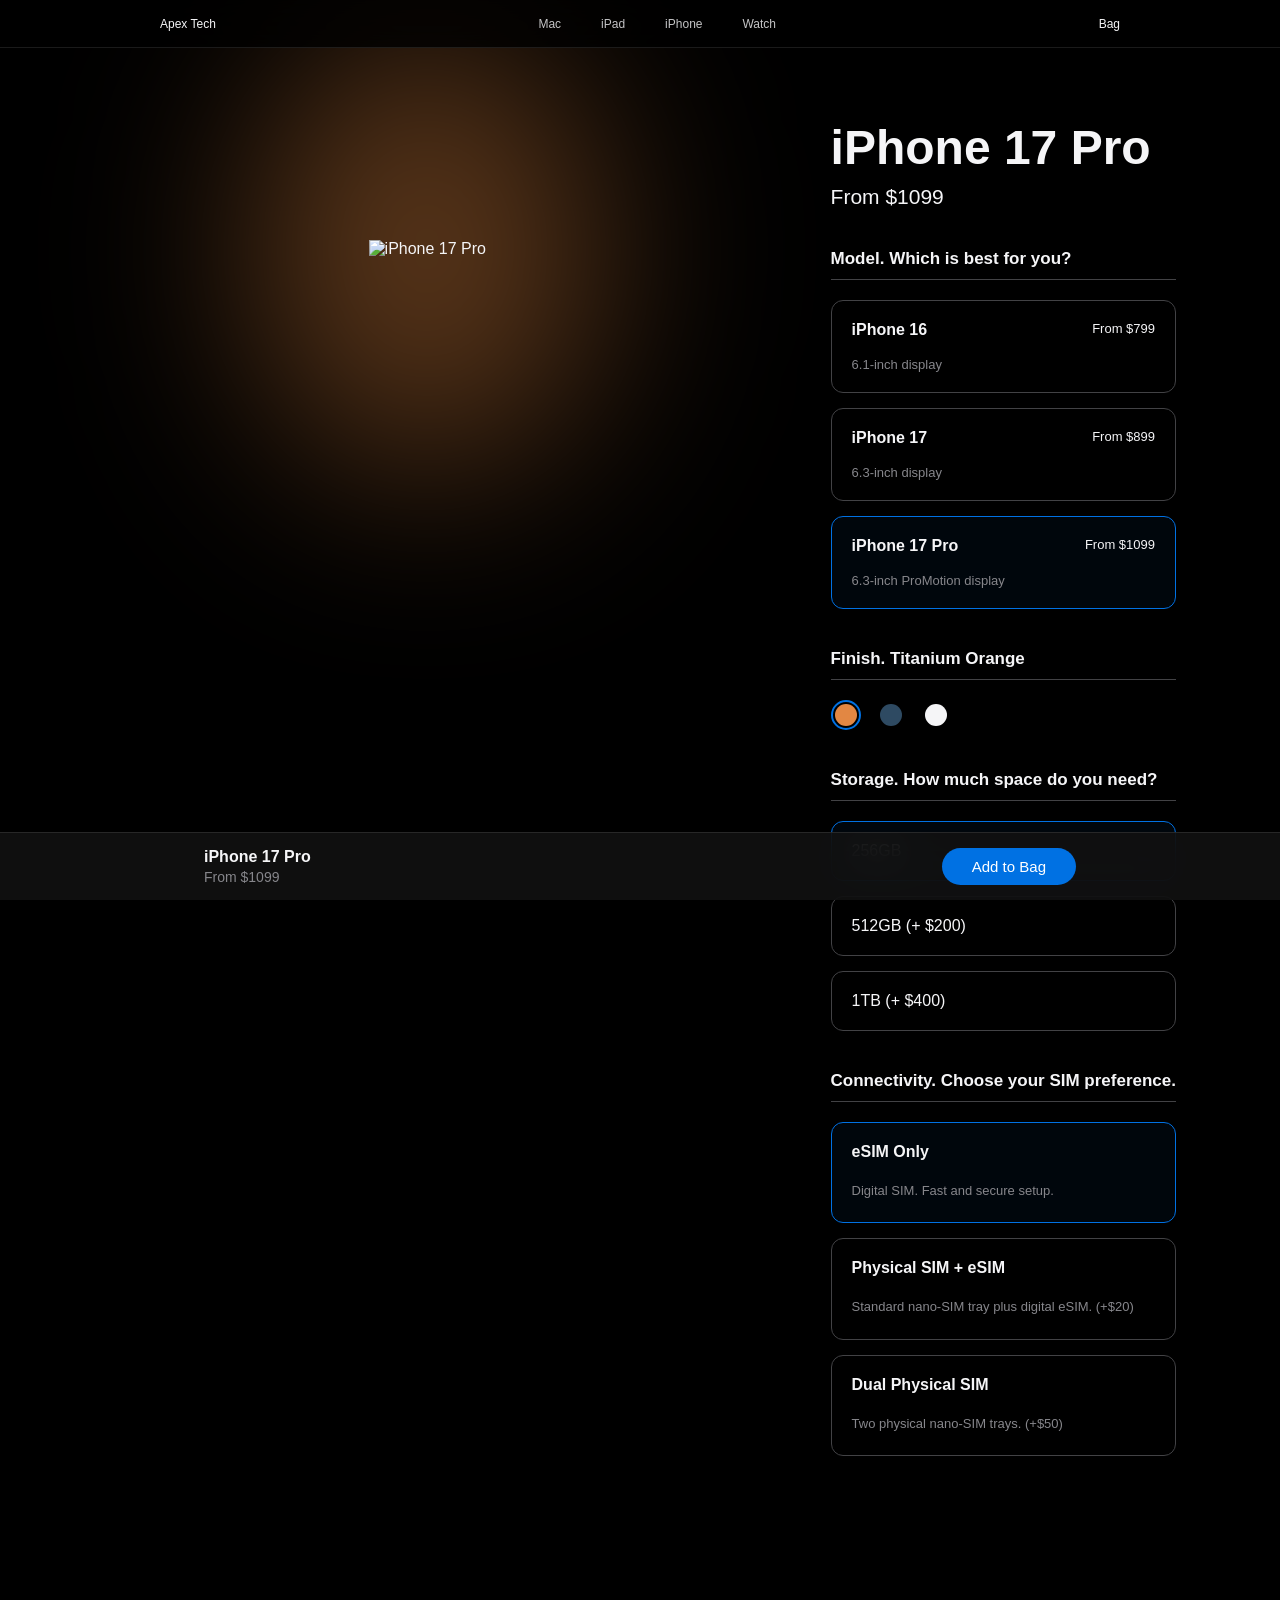
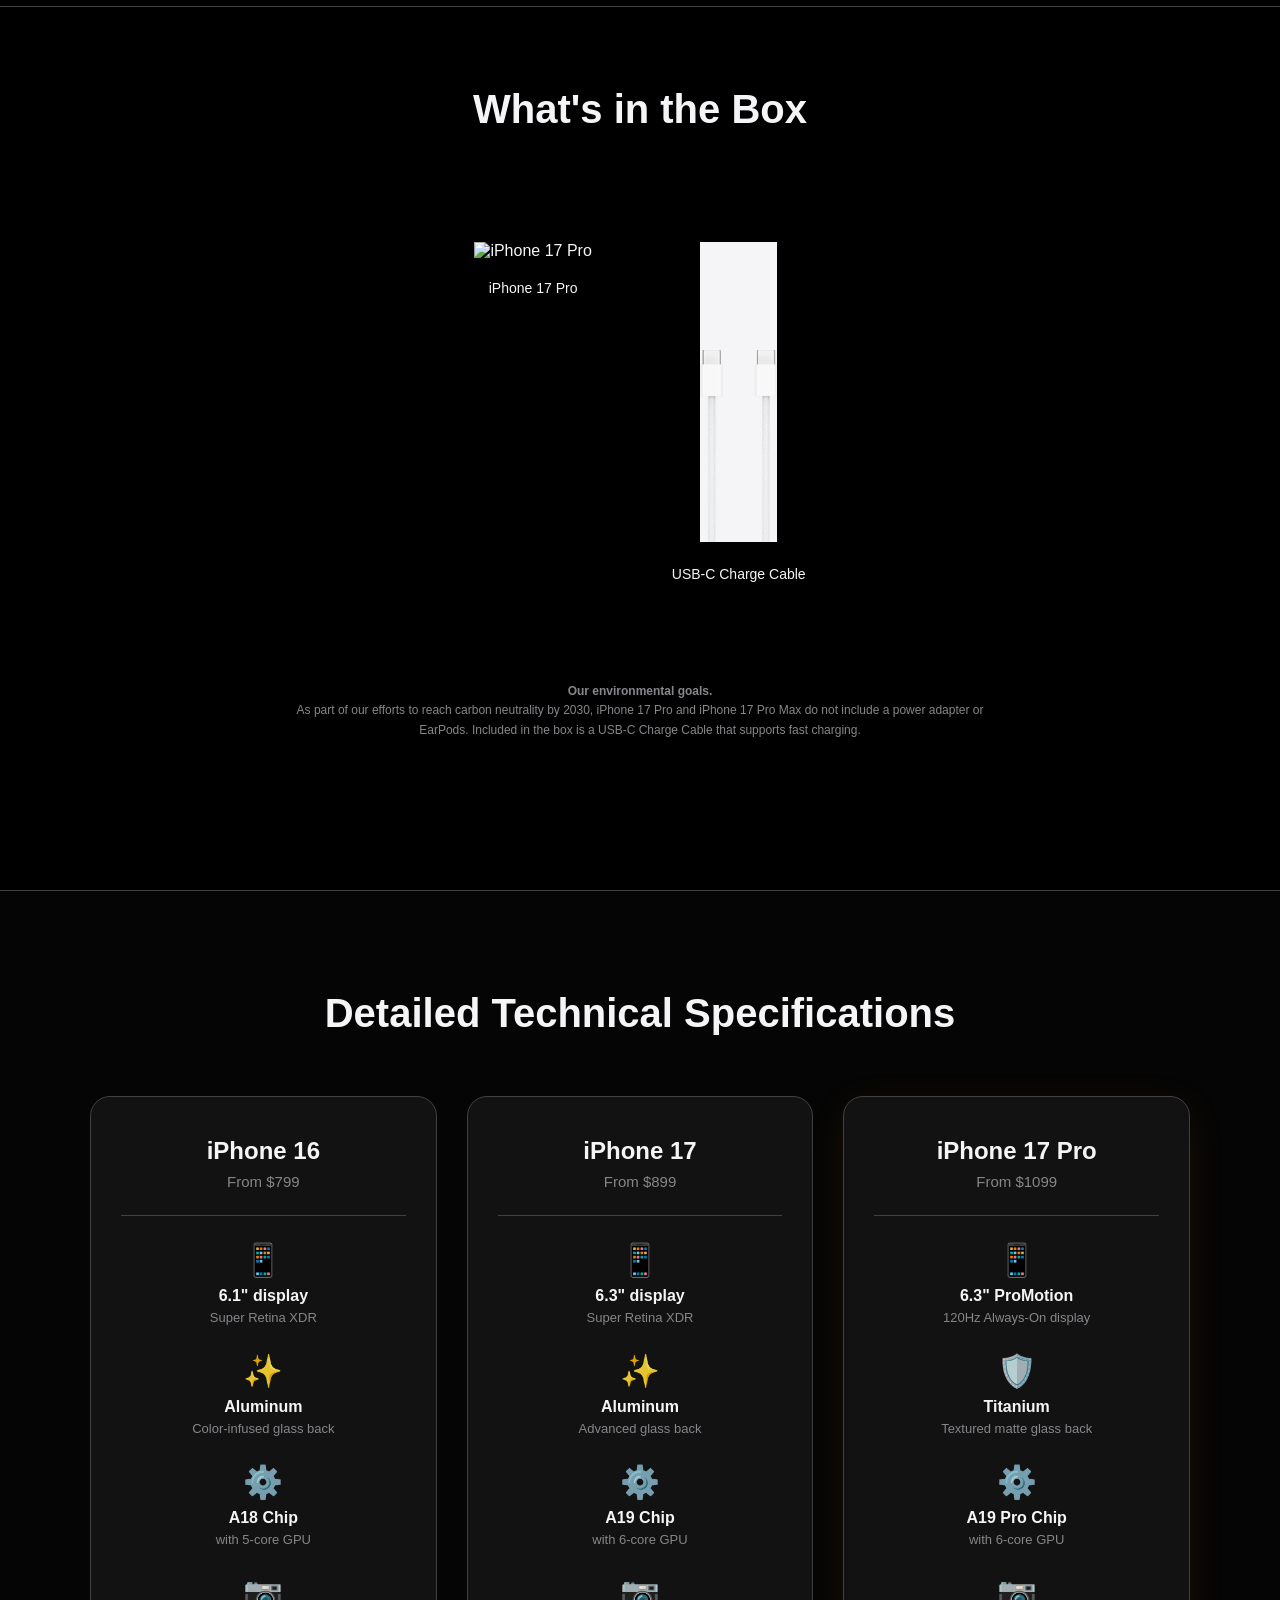
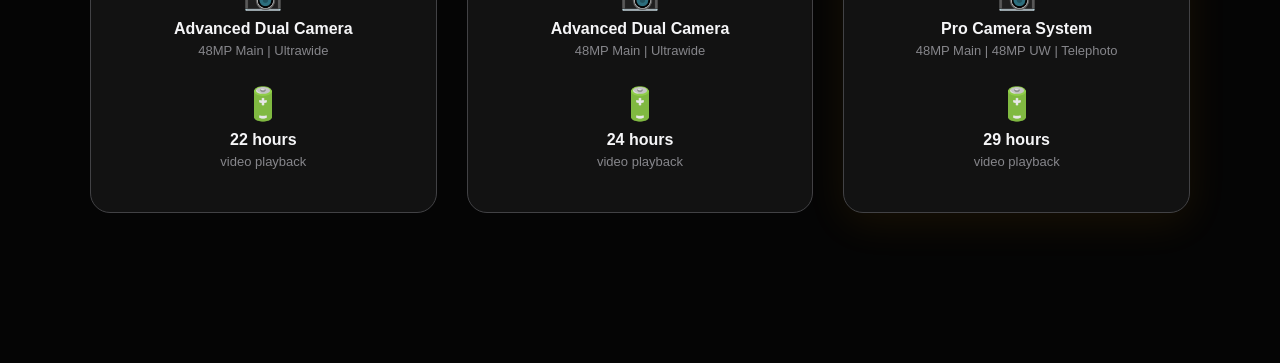
==== buy.html @ 4c0dde30 "feat: complete interactive buy page and fix index grid layout" ====
<!DOCTYPE html>
<html lang="en">
<head>
    <meta charset="UTF-8">
    <meta name="viewport" content="width=device-width, initial-scale=1.0">
    <title>Buy iPhone 17 Pro - Apex Tech</title>
    <link rel="stylesheet" href="style.css">
</head>
<body>

    <nav class="apple-nav">
        <div class="nav-content">
            <a href="index.html" class="logo">Apex Tech</a>
            <ul class="nav-links">
                <li><a href="#">Mac</a></li>
                <li><a href="#">iPad</a></li>
                <li><a href="index.html">iPhone</a></li>
                <li><a href="#">Watch</a></li>
            </ul>
            <a href="#" class="cart-icon">Bag</a>
        </div>
    </nav>

    <main class="config-wrapper">
        
        <div class="preview-column">
            <div class="phone-aura" id="phone-aura"></div> 
            <img src="images/17 pro orange 2.png" id="main-phone-img" alt="iPhone 17 Pro">
        </div>

        <div class="options-column">
            
            <h1 id="main-title">iPhone 17 Pro</h1>
            <p class="price-tag" id="dynamic-price">From $1099</p>

            <h3>Model. <span>Which is best for you?</span></h3>
            <div class="storage-grid" style="margin-bottom: 40px;">
                <div class="storage-option model-option" data-base-price="799" data-name="iPhone 16" data-image="images/iphone-16.png">
                    <div style="display: flex; justify-content: space-between;">
                        <div><strong>iPhone 16</strong><br><span style="font-size: 13px; color: var(--text-muted);">6.1-inch display</span></div>
                        <div style="text-align: right;"><span style="font-size: 13px;">From $799</span></div>
                    </div>
                </div>

                <div class="storage-option model-option" data-base-price="899" data-name="iPhone 17" data-image="images/iphone-17.png">
                    <div style="display: flex; justify-content: space-between;">
                        <div><strong>iPhone 17</strong><br><span style="font-size: 13px; color: var(--text-muted);">6.3-inch display</span></div>
                        <div style="text-align: right;"><span style="font-size: 13px;">From $899</span></div>
                    </div>
                </div>

                <div class="storage-option model-option selected" data-base-price="1099" data-name="iPhone 17 Pro" data-image="images/17 pro orange 2.png">
                    <div style="display: flex; justify-content: space-between;">
                        <div><strong>iPhone 17 Pro</strong><br><span style="font-size: 13px; color: var(--text-muted);">6.3-inch ProMotion display</span></div>
                        <div style="text-align: right;"><span style="font-size: 13px;">From $1099</span></div>
                    </div>
                </div>
            </div>

            <h3>Finish. <span class="selected-color" id="color-name">Titanium Orange</span></h3>
            <div class="color-selection">
                <div class="color-dot orange active" data-color="Titanium Orange" data-image="images/17 pro orange 2.png" data-glow="rgba(226, 135, 67, 0.4)"></div>
                <div class="color-dot blue" data-color="Titanium Blue" data-image="images/17 pro blue 2.png" data-glow="rgba(46, 74, 98, 0.4)"></div>
                <div class="color-dot white" data-color="Titanium White" data-image="images/17 pro white 2.png" data-glow="rgba(245, 245, 247, 0.2)"></div>
            </div>

            <h3>Storage. <span>How much space do you need?</span></h3>
            <div class="storage-grid">
                <div class="storage-option memory-option selected" data-price="0">256GB</div>
                <div class="storage-option memory-option" data-price="200">512GB (+ $200)</div>
                <div class="storage-option memory-option" data-price="400">1TB (+ $400)</div>
            </div>

            <h3>Connectivity. <span>Choose your SIM preference.</span></h3>
            <div class="storage-grid"> 
                <div class="storage-option sim-option selected" data-premium="0">
                    <strong>eSIM Only</strong><br>
                    <span style="font-size: 13px; color: var(--text-muted); line-height: 1.8;">Digital SIM. Fast and secure setup.</span>
                </div>
                <div class="storage-option sim-option" data-premium="20">
                    <strong>Physical SIM + eSIM</strong><br>
                    <span style="font-size: 13px; color: var(--text-muted); line-height: 1.8;">Standard nano-SIM tray plus digital eSIM. (+$20)</span>
                </div>
                <div class="storage-option sim-option" data-premium="50">
                    <strong>Dual Physical SIM</strong><br>
                    <span style="font-size: 13px; color: var(--text-muted); line-height: 1.8;">Two physical nano-SIM trays. (+$50)</span>
                </div>
            </div>
        </div>
    </main>

    <section class="whats-in-the-box">
        <h2>What's in the Box</h2>
        <div class="box-container">
            <div class="box-item">
                <img id="box-phone-img" src="images/17 pro orange 2.png" alt="iPhone 17 Pro">
                <p id="box-phone-name">iPhone 17 Pro</p>
            </div>
            <div class="box-item">
                <img src="images/USB-C.jpg" alt="USB-C Charge Cable">
                <p>USB-C Charge Cable</p>
            </div>
        </div>
        <div class="env-goals">
            <p><strong>Our environmental goals.</strong></p>
            <p>As part of our efforts to reach carbon neutrality by 2030, iPhone 17 Pro and iPhone 17 Pro Max do not include a power adapter or EarPods. Included in the box is a USB-C Charge Cable that supports fast charging.</p>
        </div>
    </section>

    <section class="compare-grid detailed-specs">
        <h2>Detailed Technical Specifications</h2>
        <div class="product-grid">
            
            <div class="product-card">
                <h3>iPhone 16</h3>
                <p class="price">From $799</p>
                <hr>
                <ul class="apple-style-specs">
                    <li><div class="spec-icon">📱</div><strong>6.1" display</strong><span>Super Retina XDR</span></li>
                    <li><div class="spec-icon">✨</div><strong>Aluminum</strong><span>Color-infused glass back</span></li>
                    <li><div class="spec-icon">⚙️</div><strong>A18 Chip</strong><span>with 5-core GPU</span></li>
                    <li><div class="spec-icon">📷</div><strong>Advanced Dual Camera</strong><span>48MP Main | Ultrawide</span></li>
                    <li><div class="spec-icon">🔋</div><strong>22 hours</strong><span>video playback</span></li>
                </ul>
            </div>

            <div class="product-card">
                <h3>iPhone 17</h3>
                <p class="price">From $899</p>
                <hr>
                <ul class="apple-style-specs">
                    <li><div class="spec-icon">📱</div><strong>6.3" display</strong><span>Super Retina XDR</span></li>
                    <li><div class="spec-icon">✨</div><strong>Aluminum</strong><span>Advanced glass back</span></li>
                    <li><div class="spec-icon">⚙️</div><strong>A19 Chip</strong><span>with 6-core GPU</span></li>
                    <li><div class="spec-icon">📷</div><strong>Advanced Dual Camera</strong><span>48MP Main | Ultrawide</span></li>
                    <li><div class="spec-icon">🔋</div><strong>24 hours</strong><span>video playback</span></li>
                </ul>
            </div>

            <div class="product-card pro-card">
                <h3>iPhone 17 Pro</h3>
                <p class="price">From $1099</p>
                <hr>
                <ul class="apple-style-specs">
                    <li><div class="spec-icon">📱</div><strong>6.3" ProMotion</strong><span>120Hz Always-On display</span></li>
                    <li><div class="spec-icon">🛡️</div><strong>Titanium</strong><span>Textured matte glass back</span></li>
                    <li><div class="spec-icon">⚙️</div><strong>A19 Pro Chip</strong><span>with 6-core GPU</span></li>
                    <li><div class="spec-icon">📷</div><strong>Pro Camera System</strong><span>48MP Main | 48MP UW | Telephoto</span></li>
                    <li><div class="spec-icon">🔋</div><strong>29 hours</strong><span>video playback</span></li>
                </ul>
            </div>

        </div>
    </section>

    <div class="sticky-checkout">
        <div class="checkout-content">
            <div class="checkout-info">
                <h4 id="checkout-title">iPhone 17 Pro</h4>
                <p id="checkout-price">From $1099</p> 
            </div>
            <button class="add-to-bag-btn">Add to Bag</button>
        </div>
    </div>

    <script>
        // Grab elements
        const modelOptions = document.querySelectorAll('.model-option');
        const memoryOptions = document.querySelectorAll('.memory-option');
        const simOptions = document.querySelectorAll('.sim-option');
        
        const pageTitle = document.getElementById('main-title'); 
        const checkoutTitle = document.getElementById('checkout-title'); 
        const priceTag = document.getElementById('dynamic-price');
        const checkoutPrice = document.getElementById('checkout-price'); 
        const mainImg = document.getElementById('main-phone-img'); // Grab main phone image

        // [Point 4 & 5: Elements for updating box and stats sections]
        const boxPhoneImg = document.getElementById('box-phone-img');
        const boxPhoneName = document.getElementById('box-phone-name');

        // Starting Values
        let currentBasePrice = 1099; 
        let currentStoragePremium = 0; 
        let currentSimPremium = 0;

        // The Grand Calculator
        function calculateTotal() {
            let total = currentBasePrice + currentStoragePremium + currentSimPremium;
            priceTag.innerText = "From $" + total;
            if(checkoutPrice) checkoutPrice.innerText = "$" + total; 
        }

        // Model Selection Logic
        modelOptions.forEach(option => {
            option.addEventListener('click', () => {
                modelOptions.forEach(opt => opt.classList.remove('selected'));
                option.classList.add('selected');
                
                currentBasePrice = parseInt(option.getAttribute('data-base-price'));
                let newName = option.getAttribute('data-name');
                let newImage = option.getAttribute('data-image'); 

                // --- NEW LOGIC: Turn off Aura for non-Pro models ---
                if (newName.includes('Pro')) {
                    if(aura) aura.style.display = 'block';
                } else {
                    if(aura) aura.style.display = 'none';
                }

                pageTitle.innerText = newName;
                if(checkoutTitle) checkoutTitle.innerText = newName; 

                mainImg.style.opacity = '0';
                setTimeout(() => {
                    mainImg.src = newImage;
                    mainImg.alt = newName;
                    
                    // Update the "What's in the Box" section instantly too
                    boxPhoneImg.src = newImage;
                    boxPhoneImg.alt = newName;
                    boxPhoneName.innerText = newName;

                    mainImg.style.opacity = '1';
                }, 200);
                
                calculateTotal();
            });
        });

        // Storage Selection Logic
        memoryOptions.forEach(option => {
            option.addEventListener('click', () => {
                memoryOptions.forEach(opt => opt.classList.remove('selected'));
                option.classList.add('selected');
                
                currentStoragePremium = parseInt(option.getAttribute('data-price'));
                calculateTotal();
            });
        });

        // SIM Selection Logic
        simOptions.forEach(option => {
            option.addEventListener('click', () => {
                simOptions.forEach(opt => opt.classList.remove('selected'));
                option.classList.add('selected');
                
                currentSimPremium = parseInt(option.getAttribute('data-premium'));
                calculateTotal();
            });
        });

        // Color Switching & Aura Logic (Keep this for colors)
        const dots = document.querySelectorAll('.color-dot');
        const colorText = document.getElementById('color-name');
        const aura = document.getElementById('phone-aura'); 

        dots.forEach(dot => {
            dot.addEventListener('click', () => {
                dots.forEach(d => d.classList.remove('active'));
                dot.classList.add('active');
                
                if(aura) aura.style.backgroundColor = dot.getAttribute('data-glow');
                
                mainImg.style.opacity = '0';
                setTimeout(() => {
                    mainImg.src = dot.getAttribute('data-image');
                    colorText.innerText = dot.getAttribute('data-color');
                    mainImg.style.opacity = '1';
                }, 200);
            });
        });
    </script>
</body>
</html>
---- style.css ----
/* =========================================
   APEX TECH - MASTER STYLESHEET
   ========================================= */

/* --- 1. GLOBAL VARIABLES & RESET --- */
:root {
    --bg-color: #000000;
    --text-primary: #f5f5f7;
    --text-muted: #86868b; 
    --accent-blue: #0071e3;
    --card-bg: #121212; 
    --nav-glass: rgba(0, 0, 0, 0.8);
    --border-color: #424245; 
}

/* THE FIX: This forces all borders and padding to stay inside the box widths */
* {
    margin: 0;
    padding: 0;
    box-sizing: border-box; 
}

body {
    background-color: var(--bg-color);
    color: var(--text-primary);
    font-family: -apple-system, BlinkMacSystemFont, "SF Pro Text", sans-serif;
    -webkit-font-smoothing: antialiased;
    overflow-x: clip; /* 'clip' prevents scrolling without breaking sticky! */
}

a { text-decoration: none; color: inherit; }

/* =========================================
   2. NAVIGATION BAR (Shared)
   ========================================= */
.apple-nav {
    position: fixed;
    top: 0; left: 0; width: 100%; height: 48px;
    background-color: var(--nav-glass);
    backdrop-filter: blur(15px);
    -webkit-backdrop-filter: blur(15px);
    z-index: 9999;
    display: flex; justify-content: center;
    border-bottom: 1px solid rgba(255,255,255,0.1);
}

.nav-content {
    width: 100%; max-width: 1000px;
    display: flex; justify-content: space-between; align-items: center;
    padding: 0 20px; font-size: 12px; height: 100%;
}

.nav-links { display: flex; gap: 40px; list-style: none; }
.nav-links a { opacity: 0.8; transition: opacity 0.3s; }
.nav-links a:hover { opacity: 1; }

/* =========================================
   3. HOME PAGE (index.html)
   ========================================= */

/* --- HERO SECTION --- */
.hero {
    display: flex; 
    flex-direction: column;
    align-items: center; 
    padding-top: 100px; /* Reduced from 120px so it fits better */
    text-align: center;
    min-height: 90vh; /* Prevents it from being too tall on small screens */
}

.hero-text h1 { font-size: 56px; font-weight: 600; margin-bottom: 8px; letter-spacing: -0.01em; }
.hero-text h2 { font-size: 26px; font-weight: 400; color: var(--text-muted); }

/* --- CAROUSEL --- */
.hero-carousel {
    position: relative;
    width: 100%;
    max-width: 1000px;
    height: 550px; /* Tightly wraps the images */
    margin: 30px 0;
    display: flex;
    justify-content: center;
    align-items: center;
    background: radial-gradient(circle at center 40%, rgba(255, 255, 255, 0.05) 0%, transparent 60%);
}

.carousel-img {
    position: absolute;
    transition: all 0.8s cubic-bezier(0.25, 1, 0.5, 1); 
    object-fit: contain;
}

.pos-center { height: 500px; z-index: 3; opacity: 1; transform: translateX(0) scale(1); filter: drop-shadow(0 20px 40px rgba(0,0,0,0.5)); }
.pos-left { height: 350px; z-index: 1; transform: translateX(-280px); opacity: 0.4; filter: blur(2px); }
.pos-right { height: 350px; z-index: 1; transform: translateX(280px); opacity: 0.4; filter: blur(2px); }

/* --- PRICING & BUTTONS --- */
.hero-pricing {
    display: flex;
    flex-direction: column;
    align-items: center;
    gap: 15px;
    z-index: 10;
    margin-bottom: 50px;
}

.hero-buy-btn {
    display: inline-block;
    padding: 12px 28px;
    background-color: var(--accent-blue);
    color: white;
    border-radius: 980px;
    font-size: 17px;
    font-weight: 500;
    transition: all 0.3s ease;
}

.hero-buy-btn:hover { background-color: #0077ed; transform: scale(1.05); }
.pricing-text { font-size: 14px; color: var(--text-primary); }

/* --- COMPARISON GRID --- */
.compare-grid { padding: 80px 5%; text-align: center; background-color: #050505; }
.compare-grid h1 { font-size: 48px; margin-bottom: 60px; font-weight: 600; }

.product-grid {
    display: grid;
    grid-template-columns: repeat(3, 1fr);
    gap: 30px;
    max-width: 1100px;
    margin: 0 auto;
}

/* --- COMPARISON GRID --- */
.product-card {
    background-color: var(--card-bg);
    padding: 40px 30px;
    border-radius: 20px;
    display: flex;
    flex-direction: column;
    align-items: center;
    text-align: center; /* 1. Forces ALL text to center perfectly */
    transition: transform 0.3s ease;
    border: 1px solid transparent; 
}

.product-image { 
    max-width: 100%; 
    max-height: 100%; 
    object-fit: contain; 
    border-radius: 0; /* 2. Removes any rounded corners making it look like a frame */
}

.product-card h3 { font-size: 24px; margin-bottom: 8px; font-weight: 600; }
.product-card .price { color: var(--text-muted); margin-bottom: 25px; font-size: 15px; }
.product-card hr { width: 100%; border: none; border-top: 1px solid var(--border-color); margin-bottom: 25px; }

.specs { 
    list-style: none; 
    padding: 0; 
    margin-bottom: 30px; 
    color: var(--text-muted); 
    font-size: 14px; 
    line-height: 2.2; 
    text-align: center; /* 3. Centers the actual bullet point text */
    width: 100%; 
}

.product-card:hover { transform: translateY(-8px); }
.product-image-container { 
    background-color: #1c1c1e; /* Dark Apple-style frame */
    border-radius: 24px; 
    padding: 30px; 
    height: 250px; 
    width: 100%;
    display: flex; 
    align-items: center; 
    justify-content: center; 
    margin-bottom: 30px; 
}
.product-image { 
    max-width: 100%; 
    max-height: 100%; 
    object-fit: contain; 
}

.apple-style-specs {
    list-style: none;
    padding: 0;
    margin: 0;
    display: flex;
    flex-direction: column;
    gap: 25px;
    width: 100%;
}

.apple-style-specs li {
    display: flex;
    flex-direction: column;
    align-items: center;
    text-align: center;
}

.spec-icon { font-size: 32px; margin-bottom: 8px; opacity: 0.9; }
.apple-style-specs strong { font-size: 16px; color: var(--text-primary); margin-bottom: 4px; font-weight: 600; }
.apple-style-specs span { font-size: 13px; color: var(--text-muted); line-height: 1.4; }

.pro-card { box-shadow: 0 10px 40px rgba(255, 165, 0, 0.08); border-color: rgba(255, 165, 0, 0.1); }

.product-card h3 { font-size: 24px; margin-bottom: 8px; font-weight: 600; }
.product-card .price { color: var(--text-muted); margin-bottom: 25px; font-size: 15px; }
.product-card hr { width: 100%; border: none; border-top: 1px solid var(--border-color); margin-bottom: 25px; }
.specs { list-style: none; padding: 0; margin-bottom: 20px; color: var(--text-muted); font-size: 14px; line-height: 2.2; text-align: left; width: 100%; }

/* ANIMATIONS */
@keyframes fadeIn { from { opacity: 0; transform: translateY(20px); } to { opacity: 1; transform: translateY(0); } }
@keyframes slideUp { from { opacity: 0; transform: translateY(50px); } to { opacity: 1; transform: translateY(0); } }
.fade-in { animation: fadeIn 1s ease-out forwards; }
.fade-in-delayed { opacity: 0; animation: fadeIn 1s ease-out 0.4s forwards; }
.slide-up { opacity: 0; animation: slideUp 1.2s cubic-bezier(0.16, 1, 0.3, 1) 0.6s forwards; }


/* =========================================
   4. BUY PAGE (buy.html)
   ========================================= */

.config-wrapper {
    display: flex;
    justify-content: center;
    align-items: flex-start; 
    gap: 80px;
    padding: 120px 5% 150px; 
    max-width: 1200px;
    margin: 0 auto;
}

/* PINNED PHONE */
.preview-column {
    flex: 1;
    position: sticky; 
    top: 120px; 
    display: flex;
    justify-content: center;
    position: relative; 
}


#main-phone-img {
    max-width: 450px;
    height: auto;
    object-fit: contain;
    transition: opacity 0.3s ease;
}

.phone-aura {
    position: absolute;
    width: 350px; height: 450px; border-radius: 50%;
    background-color: rgba(226, 135, 67, 0.4); 
    filter: blur(100px); z-index: -1; 
    top: 50%; left: 50%; transform: translate(-50%, -50%); 
    transition: background-color 0.8s ease; 
}

/* --- Text and Option Styling in the Right Column --- */

/* Left-align the main product title */
.options-column h1 {
    font-size: 48px;
    margin-bottom: 10px;
    text-align: left; /* Ensure left-alignment */
}

/* Left-align the main price tag */
.price-tag {
    font-size: 21px;
    margin-bottom: 40px;
    text-align: left; /* Ensure left-alignment */
}

/* Left-align headings like "Finish.", "Storage.", "Connectivity." */
.options-column h3 {
    font-size: 17px;
    margin: 40px 0 15px;
    border-bottom: 1px solid var(--border-color);
    padding-bottom: 10px;
    text-align: left; /* Ensure left-alignment */
}

/* Add some space before color options */
.color-selection {
    display: flex;
    gap: 15px;
    margin: 20px 0 40px 0;
}

/* Left-align the storage/SIM option grid titles and text */
.storage-option strong,
.storage-option span {
    text-align: left;
    display: block; /* Make sure block-level text is left-aligned */
}

/* GRID BOXES */
.storage-grid { display: grid; grid-template-columns: 1fr; gap: 15px; margin-top: 20px; }
.storage-option { padding: 20px; border: 1px solid var(--border-color); border-radius: 12px; cursor: pointer; transition: all 0.2s ease; background-color: transparent; }
.storage-option:hover { border-color: #888; }
.storage-option.selected { border-color: var(--accent-blue); background-color: rgba(0, 113, 227, 0.05); }

/* COLOR DOTS */
.color-selection { display: flex; gap: 15px; margin: 20px 0 40px 0; }
.color-dot { width: 30px; height: 30px; border-radius: 50%; cursor: pointer; border: 2px solid transparent; padding: 2px; background-clip: content-box; transition: border-color 0.2s ease; }
.color-dot.orange { background-color: #e28743; }
.color-dot.blue { background-color: #2e4a62; }
.color-dot.white { background-color: #f5f5f7; }
.color-dot.active { border-color: var(--accent-blue); } 

/* WHAT'S IN THE BOX */
.whats-in-the-box { text-align: center; padding: 80px 5% 150px; background-color: var(--panel-bg); border-top: 1px solid var(--border-color); }
.whats-in-the-box h2 { font-size: 40px; margin-bottom: 50px; font-weight: 600; }
.box-container { display: flex; justify-content: center; gap: 80px; background-color: var(--bg-color); max-width: 900px; margin: 0 auto; padding: 60px; border-radius: 20px; }
.box-item img { height: 300px; width: auto; object-fit: cover; object-position: top; }
.box-item p { margin-top: 20px; font-weight: 500; font-size: 14px; }
.env-goals { max-width: 700px; margin: 40px auto 0; font-size: 12px; color: var(--text-muted); line-height: 1.6; }

/* DETAILED SPECS */
.detailed-specs { background-color: #050505; border-top: 1px solid var(--border-color); text-align: center; padding: 100px 5% 150px; }
.detailed-specs h2 { font-size: 40px; margin-bottom: 60px; font-weight: 600; }
.detailed-specs .product-card { background-color: var(--card-bg); border: 1px solid var(--border-color); }

/* STICKY CHECKOUT BAR */
.sticky-checkout { position: fixed; bottom: 0; left: 0; width: 100%; background-color: rgba(18, 18, 18, 0.85); backdrop-filter: blur(20px); -webkit-backdrop-filter: blur(20px); border-top: 1px solid rgba(255, 255, 255, 0.1); padding: 15px 0; z-index: 10000; transform: translateY(100%); animation: slideUpBar 0.6s cubic-bezier(0.16, 1, 0.3, 1) forwards 0.5s; }
.checkout-content { max-width: 1000px; margin: 0 auto; padding: 0 5%; display: flex; justify-content: space-between; align-items: center; }
.checkout-info h4 { margin: 0; font-size: 16px; font-weight: 600; }
.checkout-info p { margin: 3px 0 0 0; font-size: 14px; color: var(--text-muted); }
.add-to-bag-btn { background-color: var(--accent-blue); color: white; border: none; padding: 10px 30px; border-radius: 980px; font-size: 15px; font-weight: 500; cursor: pointer; transition: all 0.3s ease; }
.add-to-bag-btn:hover { background-color: #0077ed; transform: scale(1.03); }
@keyframes slideUpBar { to { transform: translateY(0); } }

/* =========================================
   5. MEDIA QUERIES (Responsiveness)
   ========================================= */
@media (max-width: 900px) {
    .product-grid, .detailed-specs .product-grid { grid-template-columns: 1fr; }
    .config-wrapper { flex-direction: column; align-items: center; }
    .preview-column { position: relative; top: 0; margin-bottom: 40px; }
    .box-container { flex-direction: column; align-items: center; gap: 40px; }
}
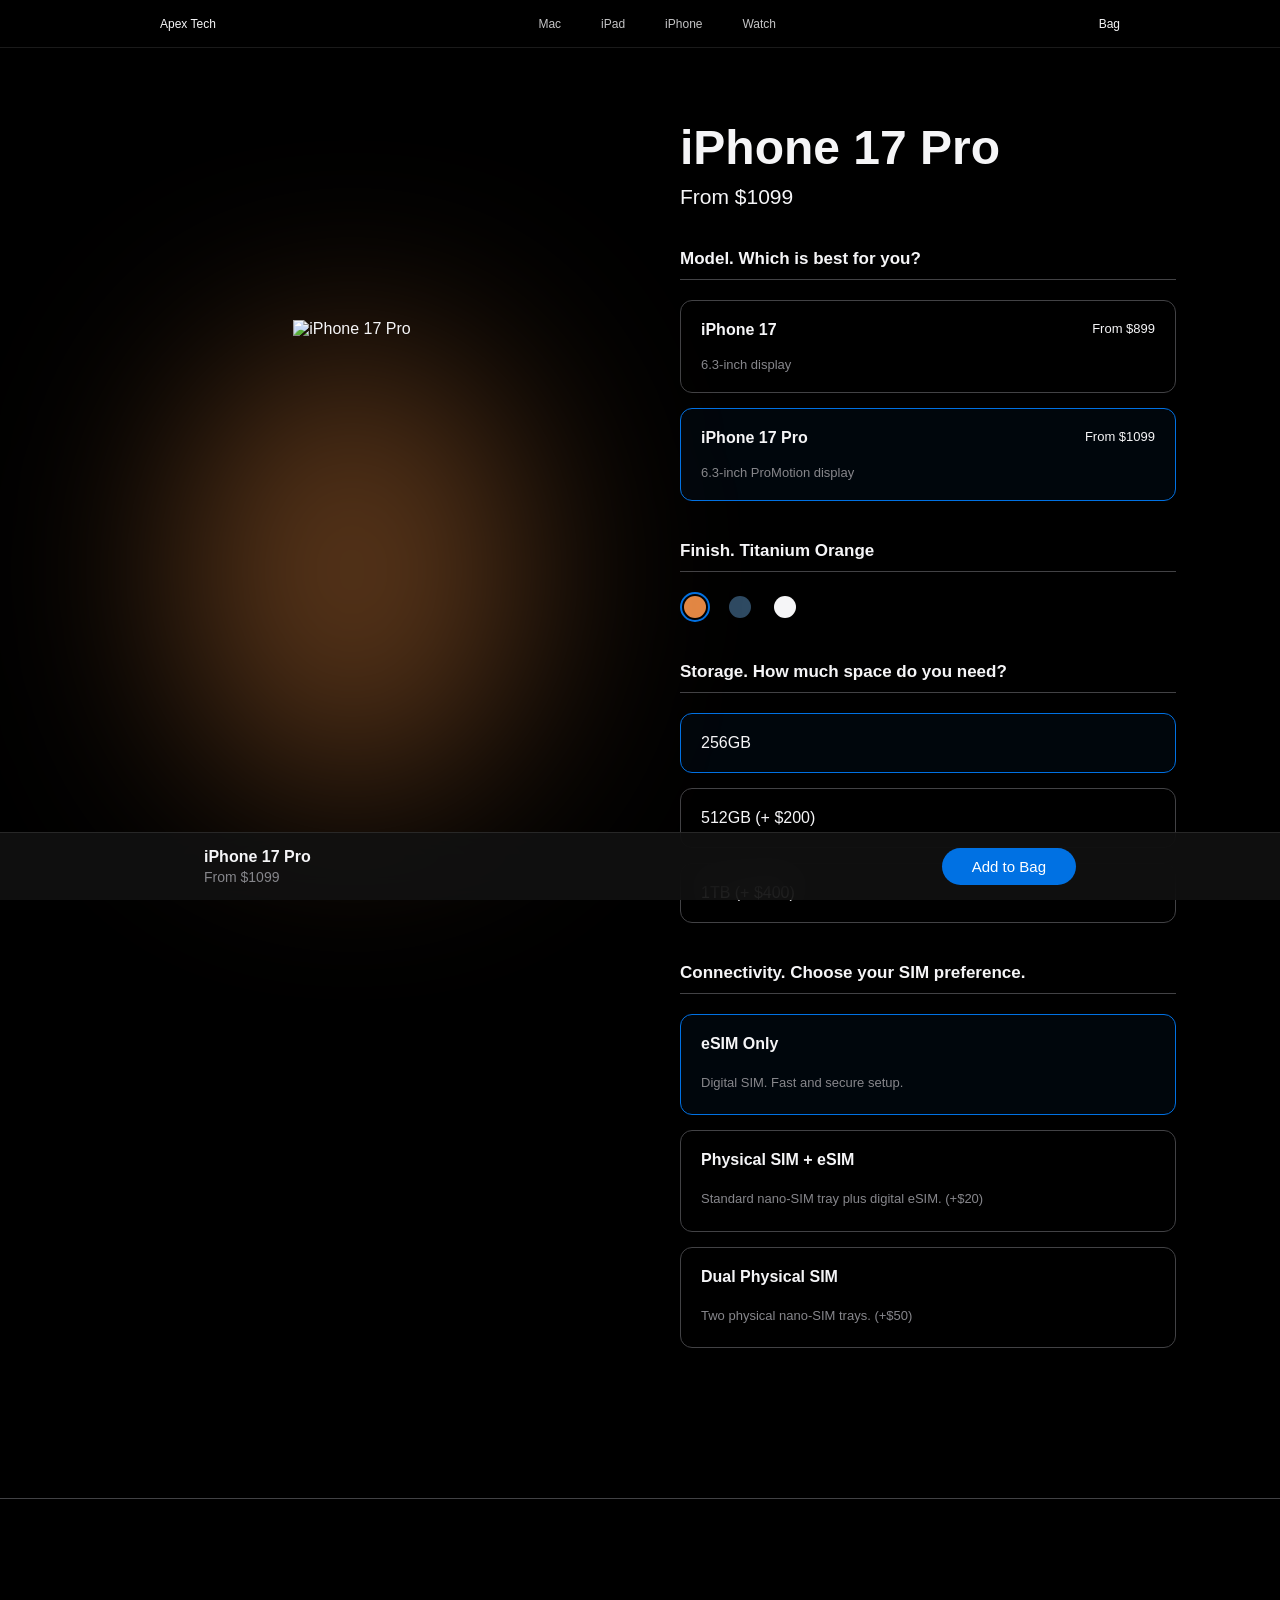
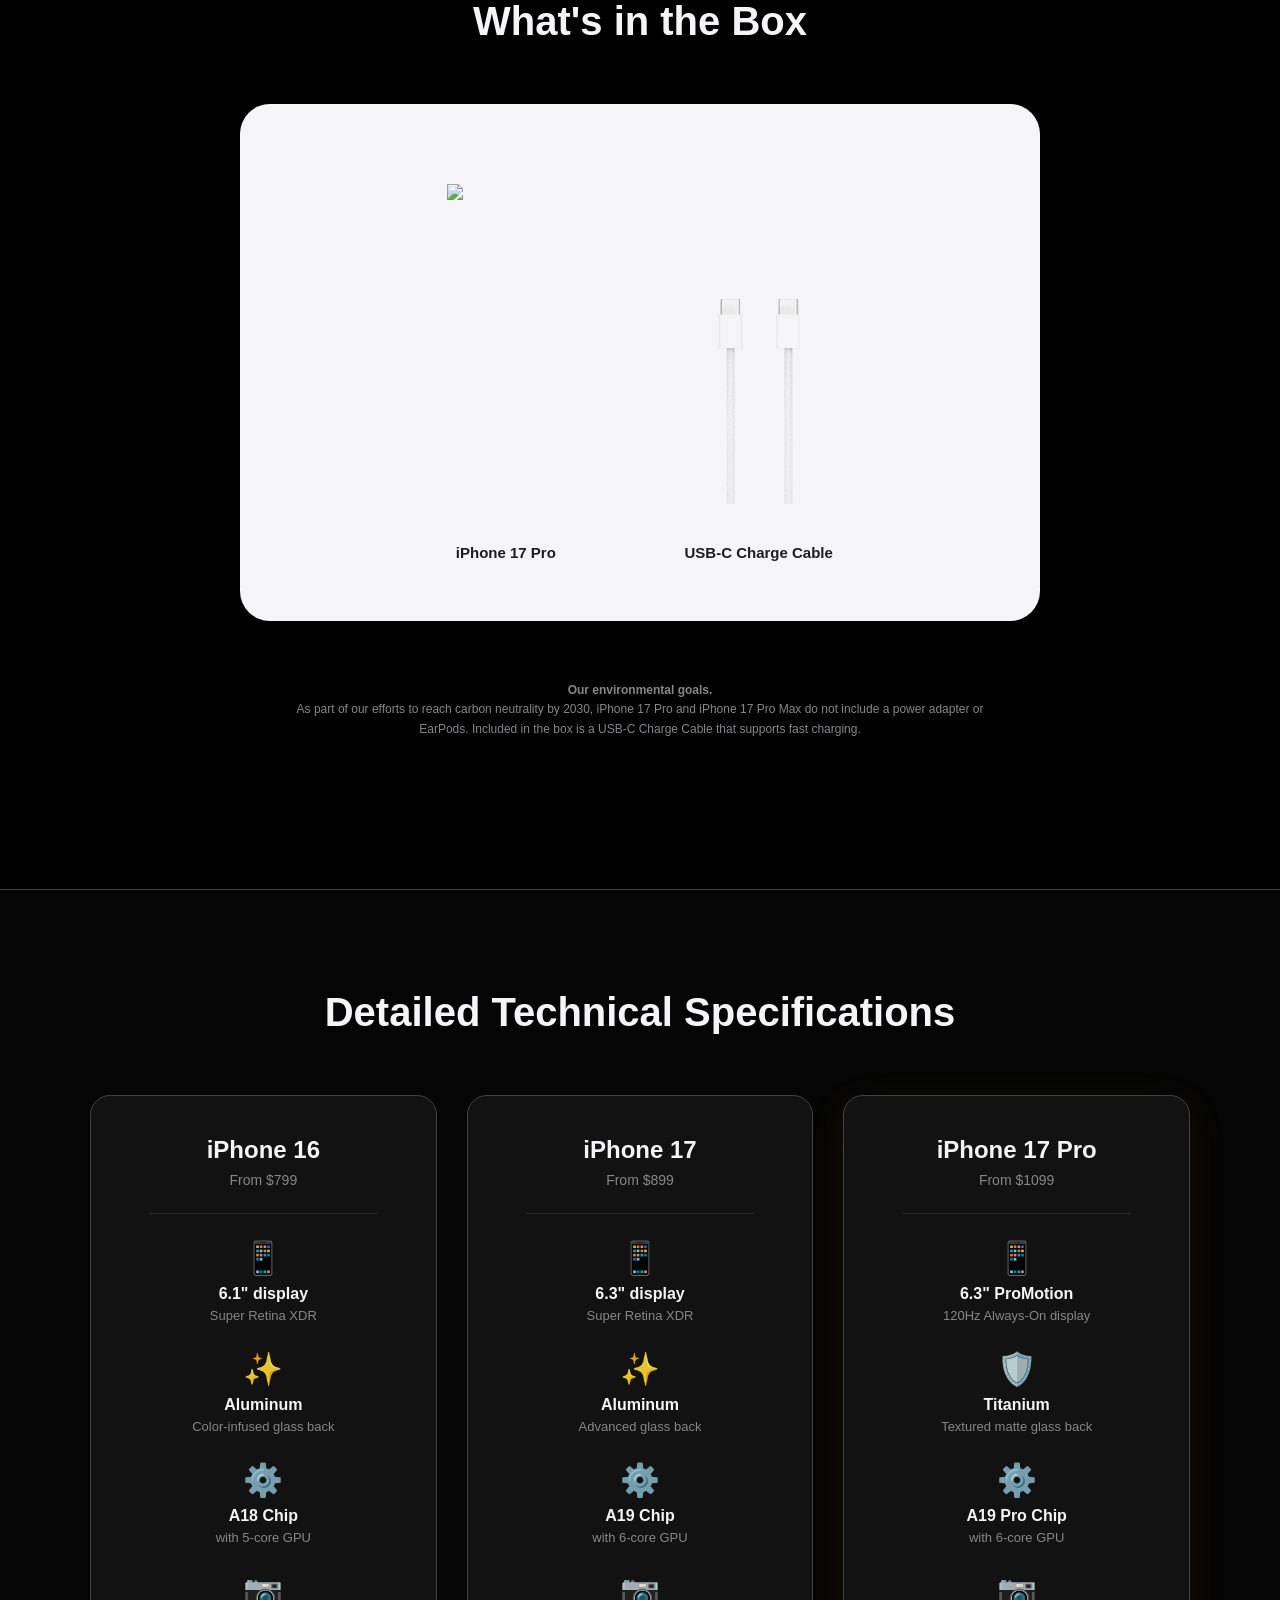
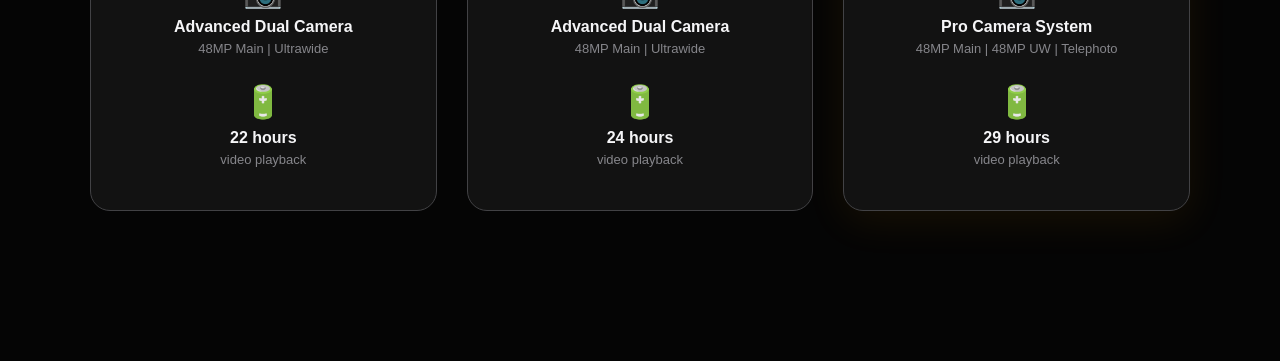
==== commit 0e9d344a: "Restored full site, added database, and coming soon page" ====
--- a/buy.html
+++ b/buy.html
@@ -12,10 +12,10 @@
         <div class="nav-content">
             <a href="index.html" class="logo">Apex Tech</a>
             <ul class="nav-links">
-                <li><a href="#">Mac</a></li>
-                <li><a href="#">iPad</a></li>
+                <li><a href="coming-soon.html">Mac</a></li>
+                <li><a href="coming-soon.html">iPad</a></li>
                 <li><a href="index.html">iPhone</a></li>
-                <li><a href="#">Watch</a></li>
+                <li><a href="coming-soon.html">Watch</a></li>
             </ul>
             <a href="#" class="cart-icon">Bag</a>
         </div>
@@ -35,12 +35,6 @@
 
             <h3>Model. <span>Which is best for you?</span></h3>
             <div class="storage-grid" style="margin-bottom: 40px;">
-                <div class="storage-option model-option" data-base-price="799" data-name="iPhone 16" data-image="images/iphone-16.png">
-                    <div style="display: flex; justify-content: space-between;">
-                        <div><strong>iPhone 16</strong><br><span style="font-size: 13px; color: var(--text-muted);">6.1-inch display</span></div>
-                        <div style="text-align: right;"><span style="font-size: 13px;">From $799</span></div>
-                    </div>
-                </div>
 
                 <div class="storage-option model-option" data-base-price="899" data-name="iPhone 17" data-image="images/iphone-17.png">
                     <div style="display: flex; justify-content: space-between;">
@@ -91,16 +85,19 @@
 
     <section class="whats-in-the-box">
         <h2>What's in the Box</h2>
-        <div class="box-container">
+        
+        <div class="big-box-backdrop">
             <div class="box-item">
                 <img id="box-phone-img" src="images/17 pro orange 2.png" alt="iPhone 17 Pro">
                 <p id="box-phone-name">iPhone 17 Pro</p>
             </div>
+            
             <div class="box-item">
-                <img src="images/USB-C.jpg" alt="USB-C Charge Cable">
+                <img src="images/USB-C.jpg" alt="USB-C Charge Cable" class="blend-img">
                 <p>USB-C Charge Cable</p>
             </div>
         </div>
+
         <div class="env-goals">
             <p><strong>Our environmental goals.</strong></p>
             <p>As part of our efforts to reach carbon neutrality by 2030, iPhone 17 Pro and iPhone 17 Pro Max do not include a power adapter or EarPods. Included in the box is a USB-C Charge Cable that supports fast charging.</p>
@@ -109,8 +106,9 @@
 
     <section class="compare-grid detailed-specs">
         <h2>Detailed Technical Specifications</h2>
+        
         <div class="product-grid">
-            
+
             <div class="product-card">
                 <h3>iPhone 16</h3>
                 <p class="price">From $799</p>
@@ -123,7 +121,7 @@
                     <li><div class="spec-icon">🔋</div><strong>22 hours</strong><span>video playback</span></li>
                 </ul>
             </div>
-
+            
             <div class="product-card">
                 <h3>iPhone 17</h3>
                 <p class="price">From $899</p>
@@ -175,7 +173,6 @@
         const checkoutPrice = document.getElementById('checkout-price'); 
         const mainImg = document.getElementById('main-phone-img'); // Grab main phone image
 
-        // [Point 4 & 5: Elements for updating box and stats sections]
         const boxPhoneImg = document.getElementById('box-phone-img');
         const boxPhoneName = document.getElementById('box-phone-name');
 
@@ -201,7 +198,6 @@
                 let newName = option.getAttribute('data-name');
                 let newImage = option.getAttribute('data-image'); 
 
-                // --- NEW LOGIC: Turn off Aura for non-Pro models ---
                 if (newName.includes('Pro')) {
                     if(aura) aura.style.display = 'block';
                 } else {
@@ -216,7 +212,6 @@
                     mainImg.src = newImage;
                     mainImg.alt = newName;
                     
-                    // Update the "What's in the Box" section instantly too
                     boxPhoneImg.src = newImage;
                     boxPhoneImg.alt = newName;
                     boxPhoneName.innerText = newName;
@@ -250,7 +245,7 @@
             });
         });
 
-        // Color Switching & Aura Logic (Keep this for colors)
+        // Color Switching & Aura Logic
         const dots = document.querySelectorAll('.color-dot');
         const colorText = document.getElementById('color-name');
         const aura = document.getElementById('phone-aura'); 
--- a/style.css
+++ b/style.css
@@ -13,7 +13,6 @@
     --border-color: #424245; 
 }
 
-/* THE FIX: This forces all borders and padding to stay inside the box widths */
 * {
     margin: 0;
     padding: 0;
@@ -25,7 +24,6 @@
     color: var(--text-primary);
     font-family: -apple-system, BlinkMacSystemFont, "SF Pro Text", sans-serif;
     -webkit-font-smoothing: antialiased;
-    overflow-x: clip; /* 'clip' prevents scrolling without breaking sticky! */
 }
 
 a { text-decoration: none; color: inherit; }
@@ -58,25 +56,23 @@
    3. HOME PAGE (index.html)
    ========================================= */
 
-/* --- HERO SECTION --- */
 .hero {
     display: flex; 
     flex-direction: column;
     align-items: center; 
-    padding-top: 100px; /* Reduced from 120px so it fits better */
+    padding-top: 100px; 
     text-align: center;
-    min-height: 90vh; /* Prevents it from being too tall on small screens */
+    min-height: 90vh; 
 }
 
 .hero-text h1 { font-size: 56px; font-weight: 600; margin-bottom: 8px; letter-spacing: -0.01em; }
 .hero-text h2 { font-size: 26px; font-weight: 400; color: var(--text-muted); }
 
-/* --- CAROUSEL --- */
 .hero-carousel {
     position: relative;
     width: 100%;
     max-width: 1000px;
-    height: 550px; /* Tightly wraps the images */
+    height: 550px; 
     margin: 30px 0;
     display: flex;
     justify-content: center;
@@ -94,7 +90,6 @@
 .pos-left { height: 350px; z-index: 1; transform: translateX(-280px); opacity: 0.4; filter: blur(2px); }
 .pos-right { height: 350px; z-index: 1; transform: translateX(280px); opacity: 0.4; filter: blur(2px); }
 
-/* --- PRICING & BUTTONS --- */
 .hero-pricing {
     display: flex;
     flex-direction: column;
@@ -118,7 +113,6 @@
 .hero-buy-btn:hover { background-color: #0077ed; transform: scale(1.05); }
 .pricing-text { font-size: 14px; color: var(--text-primary); }
 
-/* --- COMPARISON GRID --- */
 .compare-grid { padding: 80px 5%; text-align: center; background-color: #050505; }
 .compare-grid h1 { font-size: 48px; margin-bottom: 60px; font-weight: 600; }
 
@@ -130,7 +124,6 @@
     margin: 0 auto;
 }
 
-/* --- COMPARISON GRID --- */
 .product-card {
     background-color: var(--card-bg);
     padding: 40px 30px;
@@ -138,78 +131,64 @@
     display: flex;
     flex-direction: column;
     align-items: center;
-    text-align: center; /* 1. Forces ALL text to center perfectly */
+    text-align: center; 
     transition: transform 0.3s ease;
     border: 1px solid transparent; 
+}
+
+.product-card:hover { transform: translateY(-8px); }
+
+.pro-card { box-shadow: 0 10px 40px rgba(255, 165, 0, 0.08); border-color: rgba(255, 165, 0, 0.1); }
+
+.product-image-container { 
+    height: 200px; 
+    width: 200px; 
+    margin: 0 auto 30px; 
+    display: flex; 
+    align-items: center; 
+    justify-content: center; 
+    background-color: transparent; 
+    padding: 0; 
 }
 
 .product-image { 
     max-width: 100%; 
     max-height: 100%; 
-    object-fit: contain; 
-    border-radius: 0; /* 2. Removes any rounded corners making it look like a frame */
+    object-fit: cover; 
+    border-radius: 20px; 
 }
 
 .product-card h3 { font-size: 24px; margin-bottom: 8px; font-weight: 600; }
-.product-card .price { color: var(--text-muted); margin-bottom: 25px; font-size: 15px; }
-.product-card hr { width: 100%; border: none; border-top: 1px solid var(--border-color); margin-bottom: 25px; }
+.product-card .price { color: var(--text-muted); margin-bottom: 25px; font-size: 14px; }
+.product-card hr { width: 80%; border: none; border-top: 1px solid rgba(255, 255, 255, 0.1); margin-bottom: 25px; }
 
 .specs { 
     list-style: none; 
     padding: 0; 
     margin-bottom: 30px; 
     color: var(--text-muted); 
-    font-size: 14px; 
-    line-height: 2.2; 
-    text-align: center; /* 3. Centers the actual bullet point text */
+    font-size: 13px; 
+    line-height: 2.4; 
+    text-align: center; 
     width: 100%; 
 }
 
-.product-card:hover { transform: translateY(-8px); }
-.product-image-container { 
-    background-color: #1c1c1e; /* Dark Apple-style frame */
-    border-radius: 24px; 
-    padding: 30px; 
-    height: 250px; 
-    width: 100%;
-    display: flex; 
-    align-items: center; 
-    justify-content: center; 
-    margin-bottom: 30px; 
-}
-.product-image { 
-    max-width: 100%; 
-    max-height: 100%; 
-    object-fit: contain; 
-}
-
-.apple-style-specs {
-    list-style: none;
-    padding: 0;
-    margin: 0;
-    display: flex;
-    flex-direction: column;
-    gap: 25px;
-    width: 100%;
-}
-
-.apple-style-specs li {
-    display: flex;
-    flex-direction: column;
-    align-items: center;
-    text-align: center;
-}
-
-.spec-icon { font-size: 32px; margin-bottom: 8px; opacity: 0.9; }
-.apple-style-specs strong { font-size: 16px; color: var(--text-primary); margin-bottom: 4px; font-weight: 600; }
-.apple-style-specs span { font-size: 13px; color: var(--text-muted); line-height: 1.4; }
-
-.pro-card { box-shadow: 0 10px 40px rgba(255, 165, 0, 0.08); border-color: rgba(255, 165, 0, 0.1); }
-
-.product-card h3 { font-size: 24px; margin-bottom: 8px; font-weight: 600; }
-.product-card .price { color: var(--text-muted); margin-bottom: 25px; font-size: 15px; }
-.product-card hr { width: 100%; border: none; border-top: 1px solid var(--border-color); margin-bottom: 25px; }
-.specs { list-style: none; padding: 0; margin-bottom: 20px; color: var(--text-muted); font-size: 14px; line-height: 2.2; text-align: left; width: 100%; }
+.specs li { display: block; text-align: center; }
+
+.buy-btn {
+    background-color: var(--accent-blue);
+    color: white;
+    border: none;
+    padding: 10px 28px;
+    border-radius: 980px;
+    font-size: 15px;
+    font-weight: 500;
+    cursor: pointer;
+    transition: all 0.3s ease;
+    margin-top: auto; 
+}
+
+.buy-btn:hover { background-color: #0077ed; transform: scale(1.05); }
 
 /* ANIMATIONS */
 @keyframes fadeIn { from { opacity: 0; transform: translateY(20px); } to { opacity: 1; transform: translateY(0); } }
@@ -220,13 +199,13 @@
 
 
 /* =========================================
-   4. BUY PAGE (buy.html)
+   4. BUY PAGE (buy.html) Specifics
    ========================================= */
 
 .config-wrapper {
     display: flex;
     justify-content: center;
-    align-items: flex-start; 
+    align-items: flex-start; /* Kills the stretch bug */
     gap: 80px;
     padding: 120px 5% 150px; 
     max-width: 1200px;
@@ -236,13 +215,16 @@
 /* PINNED PHONE */
 .preview-column {
     flex: 1;
+    position: -webkit-sticky; 
     position: sticky; 
-    top: 120px; 
-    display: flex;
-    justify-content: center;
-    position: relative; 
-}
-
+    top: 0; 
+    height: 100vh; 
+    display: flex;
+    justify-content: center; 
+    align-items: flex-start; 
+    padding-top: 200px; 
+    z-index: 10;
+}
 
 #main-phone-img {
     max-width: 450px;
@@ -260,52 +242,22 @@
     transition: background-color 0.8s ease; 
 }
 
-/* --- Text and Option Styling in the Right Column --- */
-
-/* Left-align the main product title */
-.options-column h1 {
-    font-size: 48px;
-    margin-bottom: 10px;
-    text-align: left; /* Ensure left-alignment */
-}
-
-/* Left-align the main price tag */
-.price-tag {
-    font-size: 21px;
-    margin-bottom: 40px;
-    text-align: left; /* Ensure left-alignment */
-}
-
-/* Left-align headings like "Finish.", "Storage.", "Connectivity." */
-.options-column h3 {
-    font-size: 17px;
-    margin: 40px 0 15px;
-    border-bottom: 1px solid var(--border-color);
-    padding-bottom: 10px;
-    text-align: left; /* Ensure left-alignment */
-}
-
-/* Add some space before color options */
-.color-selection {
-    display: flex;
-    gap: 15px;
-    margin: 20px 0 40px 0;
-}
-
-/* Left-align the storage/SIM option grid titles and text */
-.storage-option strong,
-.storage-option span {
-    text-align: left;
-    display: block; /* Make sure block-level text is left-aligned */
-}
-
-/* GRID BOXES */
+/* OPTIONS MENU (Right Column) */
+.options-column {
+    flex: 1;
+    width: 100%;
+}
+
+.options-column h1 { font-size: 48px; margin-bottom: 10px; text-align: left; }
+.price-tag { font-size: 21px; margin-bottom: 40px; text-align: left; }
+.options-column h3 { font-size: 17px; margin: 40px 0 15px; border-bottom: 1px solid var(--border-color); padding-bottom: 10px; text-align: left; }
+
 .storage-grid { display: grid; grid-template-columns: 1fr; gap: 15px; margin-top: 20px; }
 .storage-option { padding: 20px; border: 1px solid var(--border-color); border-radius: 12px; cursor: pointer; transition: all 0.2s ease; background-color: transparent; }
 .storage-option:hover { border-color: #888; }
 .storage-option.selected { border-color: var(--accent-blue); background-color: rgba(0, 113, 227, 0.05); }
-
-/* COLOR DOTS */
+.storage-option strong, .storage-option span { text-align: left; display: block; }
+
 .color-selection { display: flex; gap: 15px; margin: 20px 0 40px 0; }
 .color-dot { width: 30px; height: 30px; border-radius: 50%; cursor: pointer; border: 2px solid transparent; padding: 2px; background-clip: content-box; transition: border-color 0.2s ease; }
 .color-dot.orange { background-color: #e28743; }
@@ -313,20 +265,63 @@
 .color-dot.white { background-color: #f5f5f7; }
 .color-dot.active { border-color: var(--accent-blue); } 
 
-/* WHAT'S IN THE BOX */
-.whats-in-the-box { text-align: center; padding: 80px 5% 150px; background-color: var(--panel-bg); border-top: 1px solid var(--border-color); }
-.whats-in-the-box h2 { font-size: 40px; margin-bottom: 50px; font-weight: 600; }
-.box-container { display: flex; justify-content: center; gap: 80px; background-color: var(--bg-color); max-width: 900px; margin: 0 auto; padding: 60px; border-radius: 20px; }
-.box-item img { height: 300px; width: auto; object-fit: cover; object-position: top; }
-.box-item p { margin-top: 20px; font-weight: 500; font-size: 14px; }
-.env-goals { max-width: 700px; margin: 40px auto 0; font-size: 12px; color: var(--text-muted); line-height: 1.6; }
-
-/* DETAILED SPECS */
+/* =========================================
+   WHAT'S IN THE BOX (One Big Box Layout) 
+   ========================================= */
+.whats-in-the-box { text-align: center; padding: 100px 5% 150px; background-color: var(--bg-color); border-top: 1px solid var(--border-color); }
+.whats-in-the-box h2 { font-size: 40px; margin-bottom: 60px; font-weight: 600; }
+
+/* The Single Large Presentation Box */
+.big-box-backdrop { 
+    background-color: #f5f5f7; /* Premium Apple off-white */
+    border-radius: 30px; 
+    max-width: 800px; 
+    margin: 0 auto; 
+    padding: 80px 40px 60px; 
+    display: flex; 
+    justify-content: center; 
+    gap: 120px; /* Space between phone and cable */
+}
+
+.box-item { 
+    display: flex; 
+    flex-direction: column; 
+    align-items: center; 
+    justify-content: flex-end; /* Keeps items aligned at the bottom */
+}
+
+.box-item img { 
+    height: 320px; 
+    width: auto; 
+    object-fit: contain; 
+    margin-bottom: 40px;
+}
+
+/* THE MAGIC TRICK: Makes the JPG white background invisible! */
+.blend-img { 
+    mix-blend-mode: darken; 
+}
+
+/* Because the box is light, the text inside must be dark */
+.box-item p { 
+    font-weight: 600; 
+    font-size: 15px; 
+    color: #1d1d1f; 
+}
+
+.env-goals { max-width: 700px; margin: 60px auto 0; font-size: 12px; color: var(--text-muted); line-height: 1.6; }
+
+
 .detailed-specs { background-color: #050505; border-top: 1px solid var(--border-color); text-align: center; padding: 100px 5% 150px; }
 .detailed-specs h2 { font-size: 40px; margin-bottom: 60px; font-weight: 600; }
 .detailed-specs .product-card { background-color: var(--card-bg); border: 1px solid var(--border-color); }
 
-/* STICKY CHECKOUT BAR */
+.apple-style-specs { list-style: none; padding: 0; margin: 0; display: flex; flex-direction: column; gap: 25px; width: 100%; }
+.apple-style-specs li { display: flex; flex-direction: column; align-items: center; text-align: center; }
+.spec-icon { font-size: 32px; margin-bottom: 8px; opacity: 0.9; }
+.apple-style-specs strong { font-size: 16px; color: var(--text-primary); margin-bottom: 4px; font-weight: 600; }
+.apple-style-specs span { font-size: 13px; color: var(--text-muted); line-height: 1.4; }
+
 .sticky-checkout { position: fixed; bottom: 0; left: 0; width: 100%; background-color: rgba(18, 18, 18, 0.85); backdrop-filter: blur(20px); -webkit-backdrop-filter: blur(20px); border-top: 1px solid rgba(255, 255, 255, 0.1); padding: 15px 0; z-index: 10000; transform: translateY(100%); animation: slideUpBar 0.6s cubic-bezier(0.16, 1, 0.3, 1) forwards 0.5s; }
 .checkout-content { max-width: 1000px; margin: 0 auto; padding: 0 5%; display: flex; justify-content: space-between; align-items: center; }
 .checkout-info h4 { margin: 0; font-size: 16px; font-weight: 600; }
@@ -340,7 +335,37 @@
    ========================================= */
 @media (max-width: 900px) {
     .product-grid, .detailed-specs .product-grid { grid-template-columns: 1fr; }
-    .config-wrapper { flex-direction: column; align-items: center; }
-    .preview-column { position: relative; top: 0; margin-bottom: 40px; }
-    .box-container { flex-direction: column; align-items: center; gap: 40px; }
+    
+    .config-wrapper { 
+        flex-direction: column; 
+        align-items: center; 
+        padding-top: 100px;
+    }
+    
+    .preview-column { 
+        position: relative; 
+        top: 0; 
+        margin-bottom: 40px; 
+        width: 100%;
+        height: auto;
+        padding-top: 0;
+    }
+    
+    /* Mobile formatting for the big box */
+    .big-box-backdrop { 
+        flex-direction: column;
+        gap: 60px;
+        padding: 60px 20px;
+    }
+}
+
+/* DISABLED / OUT OF STOCK BUTTONS */
+.buy-btn.disabled {
+    background-color: #333336;
+    color: #86868b;
+    cursor: not-allowed;
+}
+.buy-btn.disabled:hover {
+    background-color: #333336;
+    transform: none; /* Stops the hover zoom effect */
 }
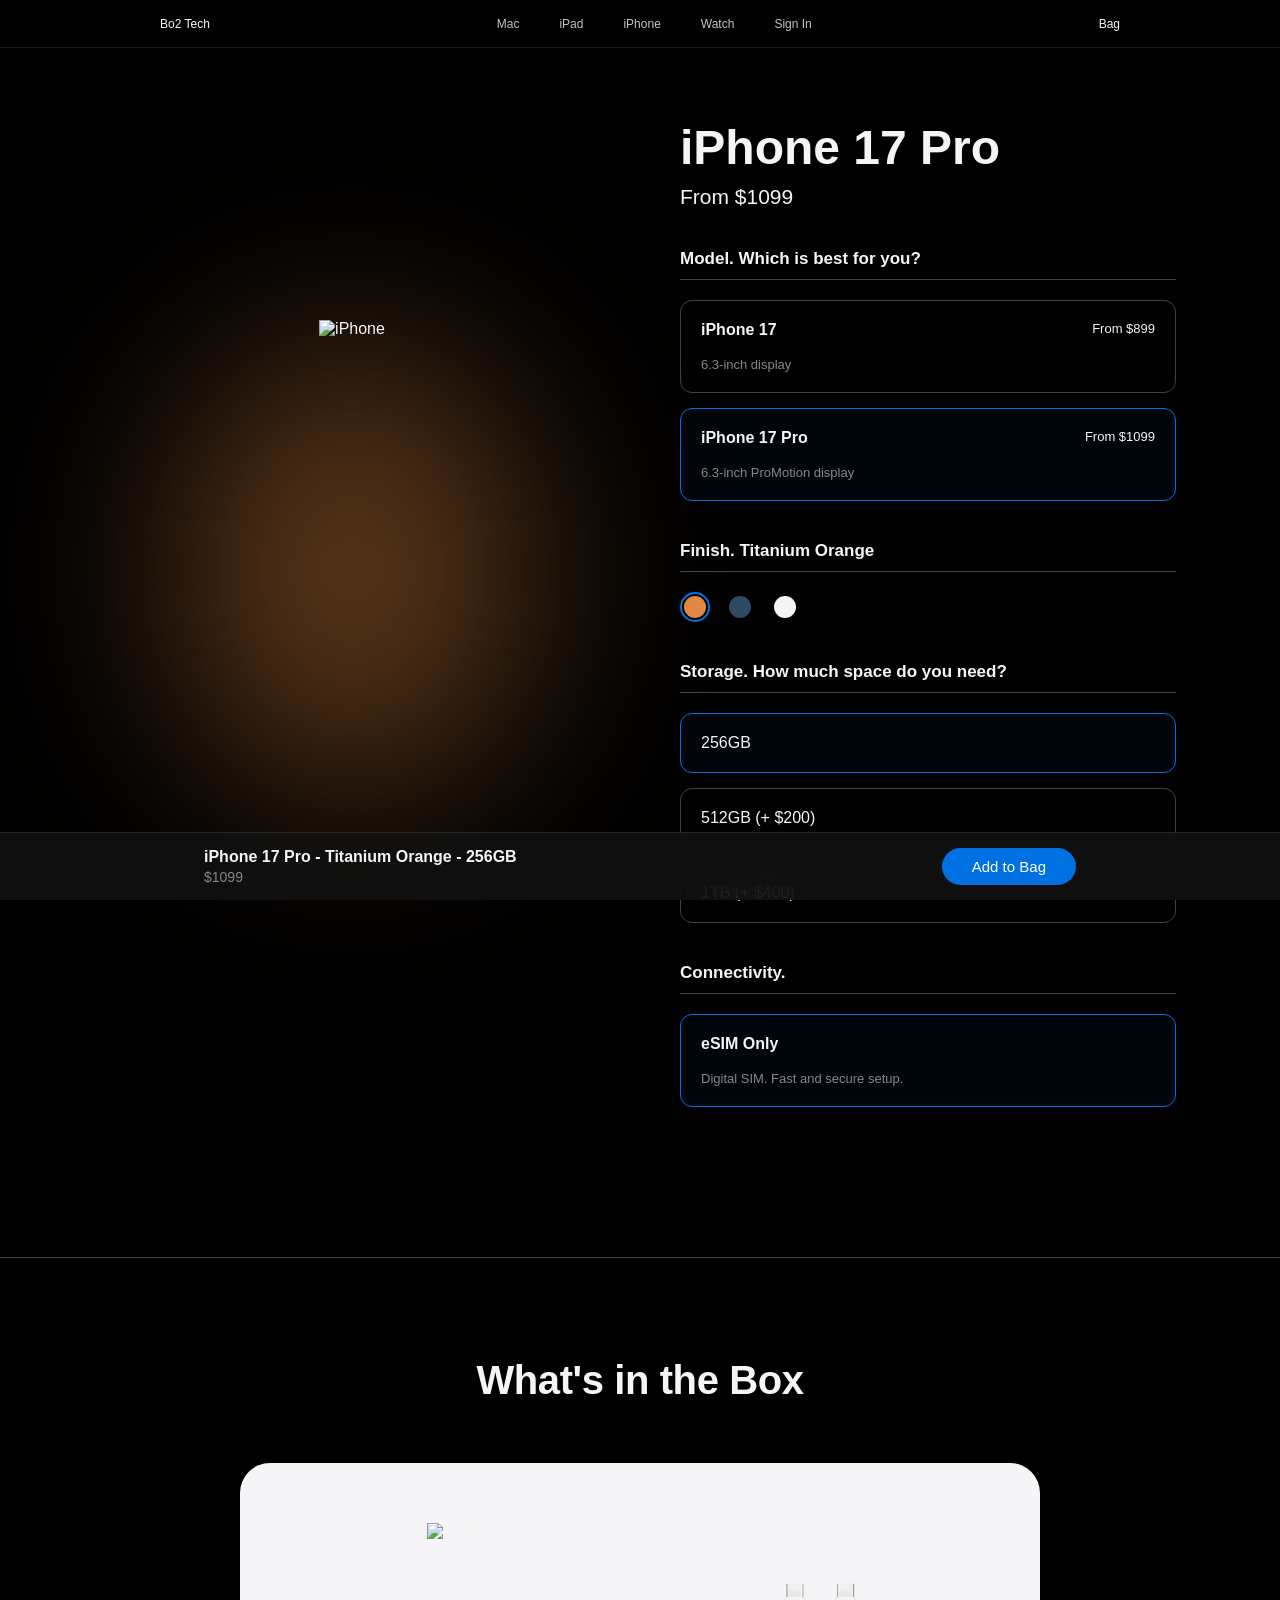
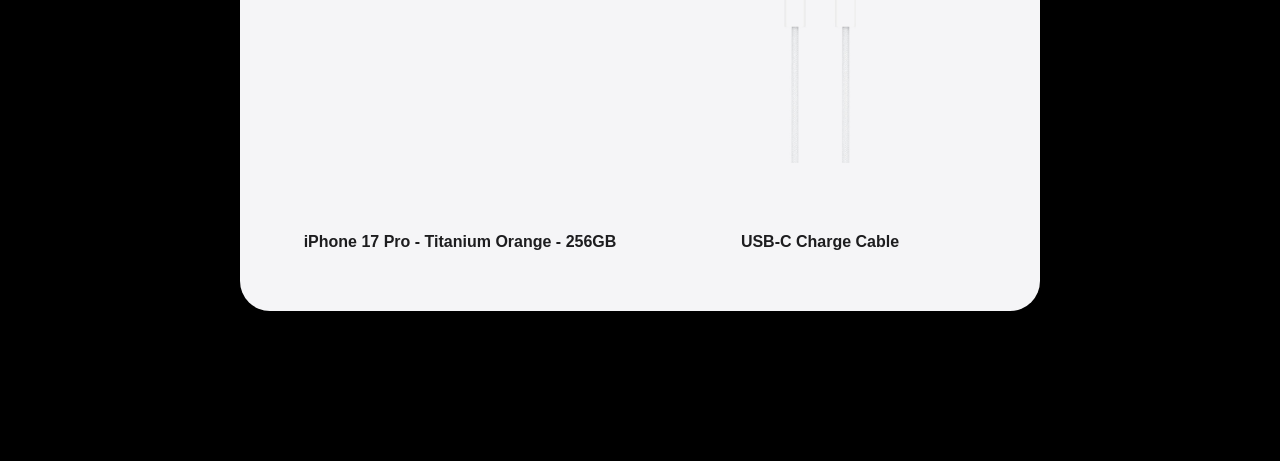
==== commit 1d537a51: "Finalized Bo2 Tech transition, dynamic configurator, user accounts, and admin sync" ====
--- a/buy.html
+++ b/buy.html
@@ -3,47 +3,45 @@
 <head>
     <meta charset="UTF-8">
     <meta name="viewport" content="width=device-width, initial-scale=1.0">
-    <title>Buy iPhone 17 Pro - Apex Tech</title>
+    <title>Buy iPhone - Bo2 Tech</title>
     <link rel="stylesheet" href="style.css">
 </head>
 <body>
 
     <nav class="apple-nav">
         <div class="nav-content">
-            <a href="index.html" class="logo">Apex Tech</a>
+            <a href="index.html" class="logo">Bo2 Tech</a>
             <ul class="nav-links">
                 <li><a href="coming-soon.html">Mac</a></li>
                 <li><a href="coming-soon.html">iPad</a></li>
                 <li><a href="index.html">iPhone</a></li>
                 <li><a href="coming-soon.html">Watch</a></li>
+                <li><a href="login.html">Sign In</a></li>
             </ul>
-            <a href="#" class="cart-icon">Bag</a>
+            <a href="cart.html" class="cart-icon">Bag</a>
         </div>
     </nav>
 
     <main class="config-wrapper">
-        
         <div class="preview-column">
             <div class="phone-aura" id="phone-aura"></div> 
-            <img src="images/17 pro orange 2.png" id="main-phone-img" alt="iPhone 17 Pro">
+            <img src="images/17 pro orange 2.png" id="main-phone-img" alt="iPhone">
         </div>
 
         <div class="options-column">
-            
             <h1 id="main-title">iPhone 17 Pro</h1>
             <p class="price-tag" id="dynamic-price">From $1099</p>
 
             <h3>Model. <span>Which is best for you?</span></h3>
             <div class="storage-grid" style="margin-bottom: 40px;">
-
-                <div class="storage-option model-option" data-base-price="899" data-name="iPhone 17" data-image="images/iphone-17.png">
+                <div class="storage-option model-option" data-model="iPhone 17">
                     <div style="display: flex; justify-content: space-between;">
                         <div><strong>iPhone 17</strong><br><span style="font-size: 13px; color: var(--text-muted);">6.3-inch display</span></div>
                         <div style="text-align: right;"><span style="font-size: 13px;">From $899</span></div>
                     </div>
                 </div>
 
-                <div class="storage-option model-option selected" data-base-price="1099" data-name="iPhone 17 Pro" data-image="images/17 pro orange 2.png">
+                <div class="storage-option model-option selected" data-model="iPhone 17 Pro">
                     <div style="display: flex; justify-content: space-between;">
                         <div><strong>iPhone 17 Pro</strong><br><span style="font-size: 13px; color: var(--text-muted);">6.3-inch ProMotion display</span></div>
                         <div style="text-align: right;"><span style="font-size: 13px;">From $1099</span></div>
@@ -52,102 +50,33 @@
             </div>
 
             <h3>Finish. <span class="selected-color" id="color-name">Titanium Orange</span></h3>
-            <div class="color-selection">
-                <div class="color-dot orange active" data-color="Titanium Orange" data-image="images/17 pro orange 2.png" data-glow="rgba(226, 135, 67, 0.4)"></div>
-                <div class="color-dot blue" data-color="Titanium Blue" data-image="images/17 pro blue 2.png" data-glow="rgba(46, 74, 98, 0.4)"></div>
-                <div class="color-dot white" data-color="Titanium White" data-image="images/17 pro white 2.png" data-glow="rgba(245, 245, 247, 0.2)"></div>
-            </div>
+            <div class="color-selection" id="color-container"></div>
 
             <h3>Storage. <span>How much space do you need?</span></h3>
-            <div class="storage-grid">
-                <div class="storage-option memory-option selected" data-price="0">256GB</div>
-                <div class="storage-option memory-option" data-price="200">512GB (+ $200)</div>
-                <div class="storage-option memory-option" data-price="400">1TB (+ $400)</div>
-            </div>
-
-            <h3>Connectivity. <span>Choose your SIM preference.</span></h3>
+            <div class="storage-grid" id="storage-container">
+                <div class="storage-option memory-option selected" data-storage="256GB" data-price="0">256GB</div>
+                <div class="storage-option memory-option" data-storage="512GB" data-price="200">512GB (+ $200)</div>
+                <div class="storage-option memory-option" data-storage="1TB" data-price="400">1TB (+ $400)</div>
+            </div>
+            
+            <h3>Connectivity.</h3>
             <div class="storage-grid"> 
-                <div class="storage-option sim-option selected" data-premium="0">
-                    <strong>eSIM Only</strong><br>
-                    <span style="font-size: 13px; color: var(--text-muted); line-height: 1.8;">Digital SIM. Fast and secure setup.</span>
-                </div>
-                <div class="storage-option sim-option" data-premium="20">
-                    <strong>Physical SIM + eSIM</strong><br>
-                    <span style="font-size: 13px; color: var(--text-muted); line-height: 1.8;">Standard nano-SIM tray plus digital eSIM. (+$20)</span>
-                </div>
-                <div class="storage-option sim-option" data-premium="50">
-                    <strong>Dual Physical SIM</strong><br>
-                    <span style="font-size: 13px; color: var(--text-muted); line-height: 1.8;">Two physical nano-SIM trays. (+$50)</span>
-                </div>
+                <div class="storage-option sim-option selected"><strong>eSIM Only</strong><br><span style="font-size: 13px; color: var(--text-muted);">Digital SIM. Fast and secure setup.</span></div>
             </div>
         </div>
     </main>
 
     <section class="whats-in-the-box">
         <h2>What's in the Box</h2>
-        
         <div class="big-box-backdrop">
             <div class="box-item">
-                <img id="box-phone-img" src="images/17 pro orange 2.png" alt="iPhone 17 Pro">
+                <img id="box-phone-img" src="images/17 pro orange 2.png" alt="iPhone">
                 <p id="box-phone-name">iPhone 17 Pro</p>
             </div>
-            
             <div class="box-item">
                 <img src="images/USB-C.jpg" alt="USB-C Charge Cable" class="blend-img">
                 <p>USB-C Charge Cable</p>
             </div>
-        </div>
-
-        <div class="env-goals">
-            <p><strong>Our environmental goals.</strong></p>
-            <p>As part of our efforts to reach carbon neutrality by 2030, iPhone 17 Pro and iPhone 17 Pro Max do not include a power adapter or EarPods. Included in the box is a USB-C Charge Cable that supports fast charging.</p>
-        </div>
-    </section>
-
-    <section class="compare-grid detailed-specs">
-        <h2>Detailed Technical Specifications</h2>
-        
-        <div class="product-grid">
-
-            <div class="product-card">
-                <h3>iPhone 16</h3>
-                <p class="price">From $799</p>
-                <hr>
-                <ul class="apple-style-specs">
-                    <li><div class="spec-icon">📱</div><strong>6.1" display</strong><span>Super Retina XDR</span></li>
-                    <li><div class="spec-icon">✨</div><strong>Aluminum</strong><span>Color-infused glass back</span></li>
-                    <li><div class="spec-icon">⚙️</div><strong>A18 Chip</strong><span>with 5-core GPU</span></li>
-                    <li><div class="spec-icon">📷</div><strong>Advanced Dual Camera</strong><span>48MP Main | Ultrawide</span></li>
-                    <li><div class="spec-icon">🔋</div><strong>22 hours</strong><span>video playback</span></li>
-                </ul>
-            </div>
-            
-            <div class="product-card">
-                <h3>iPhone 17</h3>
-                <p class="price">From $899</p>
-                <hr>
-                <ul class="apple-style-specs">
-                    <li><div class="spec-icon">📱</div><strong>6.3" display</strong><span>Super Retina XDR</span></li>
-                    <li><div class="spec-icon">✨</div><strong>Aluminum</strong><span>Advanced glass back</span></li>
-                    <li><div class="spec-icon">⚙️</div><strong>A19 Chip</strong><span>with 6-core GPU</span></li>
-                    <li><div class="spec-icon">📷</div><strong>Advanced Dual Camera</strong><span>48MP Main | Ultrawide</span></li>
-                    <li><div class="spec-icon">🔋</div><strong>24 hours</strong><span>video playback</span></li>
-                </ul>
-            </div>
-
-            <div class="product-card pro-card">
-                <h3>iPhone 17 Pro</h3>
-                <p class="price">From $1099</p>
-                <hr>
-                <ul class="apple-style-specs">
-                    <li><div class="spec-icon">📱</div><strong>6.3" ProMotion</strong><span>120Hz Always-On display</span></li>
-                    <li><div class="spec-icon">🛡️</div><strong>Titanium</strong><span>Textured matte glass back</span></li>
-                    <li><div class="spec-icon">⚙️</div><strong>A19 Pro Chip</strong><span>with 6-core GPU</span></li>
-                    <li><div class="spec-icon">📷</div><strong>Pro Camera System</strong><span>48MP Main | 48MP UW | Telephoto</span></li>
-                    <li><div class="spec-icon">🔋</div><strong>29 hours</strong><span>video playback</span></li>
-                </ul>
-            </div>
-
         </div>
     </section>
 
@@ -157,113 +86,134 @@
                 <h4 id="checkout-title">iPhone 17 Pro</h4>
                 <p id="checkout-price">From $1099</p> 
             </div>
-            <button class="add-to-bag-btn">Add to Bag</button>
+            <button class="add-to-bag-btn" onclick="sendToCart()">Add to Bag</button>
         </div>
     </div>
 
     <script>
-        // Grab elements
-        const modelOptions = document.querySelectorAll('.model-option');
-        const memoryOptions = document.querySelectorAll('.memory-option');
-        const simOptions = document.querySelectorAll('.sim-option');
-        
-        const pageTitle = document.getElementById('main-title'); 
-        const checkoutTitle = document.getElementById('checkout-title'); 
+        const productData = {
+            "iPhone 17": {
+                basePrice: 899,
+                colors: [
+                    { name: "Midnight Black", hex: "#2E2E32", img: "images/iphone-17.png", glow: "rgba(46, 46, 50, 0.4)" },
+                    { name: "Starlight White", hex: "#F0EAE3", img: "images/iphone-17.png", glow: "rgba(240, 234, 227, 0.4)" },
+                    { name: "Product RED", hex: "#E30022", img: "images/iphone-17.png", glow: "rgba(227, 0, 34, 0.4)" }
+                ]
+            },
+            "iPhone 17 Pro": {
+                basePrice: 1099,
+                colors: [
+                    { name: "Titanium Orange", hex: "#e28743", img: "images/17 pro orange 2.png", glow: "rgba(226, 135, 67, 0.4)" },
+                    { name: "Titanium Blue", hex: "#2e4a62", img: "images/17 pro blue 2.png", glow: "rgba(46, 74, 98, 0.4)" },
+                    { name: "Titanium White", hex: "#f5f5f7", img: "images/17 pro white 2.png", glow: "rgba(245, 245, 247, 0.2)" }
+                ]
+            }
+        };
+
+        let state = {
+            model: "iPhone 17 Pro",
+            colorObj: productData["iPhone 17 Pro"].colors[0],
+            storage: "256GB",
+            storagePremium: 0,
+            totalPrice: 1099
+        };
+
+        const mainTitle = document.getElementById('main-title');
         const priceTag = document.getElementById('dynamic-price');
-        const checkoutPrice = document.getElementById('checkout-price'); 
-        const mainImg = document.getElementById('main-phone-img'); // Grab main phone image
-
-        const boxPhoneImg = document.getElementById('box-phone-img');
-        const boxPhoneName = document.getElementById('box-phone-name');
-
-        // Starting Values
-        let currentBasePrice = 1099; 
-        let currentStoragePremium = 0; 
-        let currentSimPremium = 0;
-
-        // The Grand Calculator
-        function calculateTotal() {
-            let total = currentBasePrice + currentStoragePremium + currentSimPremium;
-            priceTag.innerText = "From $" + total;
-            if(checkoutPrice) checkoutPrice.innerText = "$" + total; 
+        const colorName = document.getElementById('color-name');
+        const mainImg = document.getElementById('main-phone-img');
+        const boxImg = document.getElementById('box-phone-img');
+        const boxName = document.getElementById('box-phone-name');
+        const checkoutTitle = document.getElementById('checkout-title');
+        const checkoutPrice = document.getElementById('checkout-price');
+        const aura = document.getElementById('phone-aura');
+        const colorContainer = document.getElementById('color-container');
+
+        function updateUI() {
+            state.totalPrice = productData[state.model].basePrice + state.storagePremium;
+            mainTitle.innerText = state.model;
+            priceTag.innerText = "From $" + state.totalPrice;
+            colorName.innerText = state.colorObj.name;
+            
+            let configString = `${state.model} - ${state.colorObj.name} - ${state.storage}`;
+            checkoutTitle.innerText = configString;
+            checkoutPrice.innerText = "$" + state.totalPrice;
+            boxName.innerText = configString;
+
+            mainImg.style.opacity = '0';
+            setTimeout(() => {
+                mainImg.src = state.colorObj.img;
+                boxImg.src = state.colorObj.img;
+                if(aura) {
+                    aura.style.backgroundColor = state.colorObj.glow;
+                    aura.style.display = state.model.includes('Pro') ? 'block' : 'none';
+                }
+                mainImg.style.opacity = '1';
+            }, 200);
         }
 
-        // Model Selection Logic
-        modelOptions.forEach(option => {
-            option.addEventListener('click', () => {
-                modelOptions.forEach(opt => opt.classList.remove('selected'));
-                option.classList.add('selected');
+        function renderColors() {
+            colorContainer.innerHTML = ''; 
+            const colors = productData[state.model].colors;
+            
+            colors.forEach((color, index) => {
+                const dot = document.createElement('div');
+                dot.className = `color-dot ${index === 0 ? 'active' : ''}`;
+                dot.style.backgroundColor = color.hex;
                 
-                currentBasePrice = parseInt(option.getAttribute('data-base-price'));
-                let newName = option.getAttribute('data-name');
-                let newImage = option.getAttribute('data-image'); 
-
-                if (newName.includes('Pro')) {
-                    if(aura) aura.style.display = 'block';
-                } else {
-                    if(aura) aura.style.display = 'none';
-                }
-
-                pageTitle.innerText = newName;
-                if(checkoutTitle) checkoutTitle.innerText = newName; 
-
-                mainImg.style.opacity = '0';
-                setTimeout(() => {
-                    mainImg.src = newImage;
-                    mainImg.alt = newName;
-                    
-                    boxPhoneImg.src = newImage;
-                    boxPhoneImg.alt = newName;
-                    boxPhoneName.innerText = newName;
-
-                    mainImg.style.opacity = '1';
-                }, 200);
+                dot.addEventListener('click', () => {
+                    document.querySelectorAll('.color-dot').forEach(d => d.classList.remove('active'));
+                    dot.classList.add('active');
+                    state.colorObj = color;
+                    updateUI();
+                });
                 
-                calculateTotal();
+                colorContainer.appendChild(dot);
+            });
+            state.colorObj = colors[0]; 
+        }
+
+        document.querySelectorAll('.model-option').forEach(option => {
+            option.addEventListener('click', (e) => {
+                document.querySelectorAll('.model-option').forEach(opt => opt.classList.remove('selected'));
+                e.currentTarget.classList.add('selected');
+                state.model = e.currentTarget.getAttribute('data-model');
+                renderColors();
+                updateUI();
             });
         });
 
-        // Storage Selection Logic
-        memoryOptions.forEach(option => {
-            option.addEventListener('click', () => {
-                memoryOptions.forEach(opt => opt.classList.remove('selected'));
-                option.classList.add('selected');
-                
-                currentStoragePremium = parseInt(option.getAttribute('data-price'));
-                calculateTotal();
+        document.querySelectorAll('.memory-option').forEach(option => {
+            option.addEventListener('click', (e) => {
+                document.querySelectorAll('.memory-option').forEach(opt => opt.classList.remove('selected'));
+                e.currentTarget.classList.add('selected');
+                state.storage = e.currentTarget.getAttribute('data-storage');
+                state.storagePremium = parseInt(e.currentTarget.getAttribute('data-price'));
+                updateUI();
             });
         });
 
-        // SIM Selection Logic
-        simOptions.forEach(option => {
-            option.addEventListener('click', () => {
-                simOptions.forEach(opt => opt.classList.remove('selected'));
-                option.classList.add('selected');
-                
-                currentSimPremium = parseInt(option.getAttribute('data-premium'));
-                calculateTotal();
-            });
-        });
-
-        // Color Switching & Aura Logic
-        const dots = document.querySelectorAll('.color-dot');
-        const colorText = document.getElementById('color-name');
-        const aura = document.getElementById('phone-aura'); 
-
-        dots.forEach(dot => {
-            dot.addEventListener('click', () => {
-                dots.forEach(d => d.classList.remove('active'));
-                dot.classList.add('active');
-                
-                if(aura) aura.style.backgroundColor = dot.getAttribute('data-glow');
-                
-                mainImg.style.opacity = '0';
-                setTimeout(() => {
-                    mainImg.src = dot.getAttribute('data-image');
-                    colorText.innerText = dot.getAttribute('data-color');
-                    mainImg.style.opacity = '1';
-                }, 200);
-            });
+        function sendToCart() {
+            localStorage.setItem('bo2PendingOrder', JSON.stringify(state));
+            window.location.href = 'cart.html';
+        }
+
+        renderColors();
+        updateUI();
+
+        document.addEventListener('DOMContentLoaded', () => {
+            const navLinks = document.querySelectorAll('.nav-links a');
+            let authLink = null;
+            navLinks.forEach(link => { if(link.getAttribute('href') === 'login.html') authLink = link; });
+            const currentUser = localStorage.getItem('bo2User');
+            if (currentUser && authLink) {
+                if (currentUser === 'Admin') {
+                    authLink.innerText = 'Admin Panel'; authLink.href = 'admin.html'; authLink.style.color = '#ff3b30';
+                } else {
+                    authLink.innerHTML = `<div style="display: flex; align-items: center; gap: 6px; color: var(--accent-blue);"><svg viewBox="0 0 24 24" width="20" height="20" fill="none" stroke="currentColor" stroke-width="2" stroke-linecap="round" stroke-linejoin="round"><path d="M20 21v-2a4 4 0 0 0-4-4H8a4 4 0 0 0-4 4v2"></path><circle cx="12" cy="7" r="4"></circle></svg>Profile</div>`;
+                    authLink.href = 'account.html';
+                }
+            }
         });
     </script>
 </body>
--- a/style.css
+++ b/style.css
@@ -1,9 +1,8 @@
 /* =========================================
-   APEX TECH - MASTER STYLESHEET
+   BO2 TECH - MASTER STYLESHEET
    ========================================= */
 
-/* --- 1. GLOBAL VARIABLES & RESET --- */
-:root {
+   :root {
     --bg-color: #000000;
     --text-primary: #f5f5f7;
     --text-muted: #86868b; 
@@ -13,11 +12,7 @@
     --border-color: #424245; 
 }
 
-* {
-    margin: 0;
-    padding: 0;
-    box-sizing: border-box; 
-}
+* { margin: 0; padding: 0; box-sizing: border-box; }
 
 body {
     background-color: var(--bg-color);
@@ -28,344 +23,98 @@
 
 a { text-decoration: none; color: inherit; }
 
-/* =========================================
-   2. NAVIGATION BAR (Shared)
-   ========================================= */
+/* NAVIGATION BAR */
 .apple-nav {
-    position: fixed;
-    top: 0; left: 0; width: 100%; height: 48px;
-    background-color: var(--nav-glass);
-    backdrop-filter: blur(15px);
-    -webkit-backdrop-filter: blur(15px);
-    z-index: 9999;
-    display: flex; justify-content: center;
+    position: fixed; top: 0; left: 0; width: 100%; height: 48px;
+    background-color: var(--nav-glass); backdrop-filter: blur(15px); -webkit-backdrop-filter: blur(15px);
+    z-index: 9999; display: flex; justify-content: center;
     border-bottom: 1px solid rgba(255,255,255,0.1);
 }
-
-.nav-content {
-    width: 100%; max-width: 1000px;
-    display: flex; justify-content: space-between; align-items: center;
-    padding: 0 20px; font-size: 12px; height: 100%;
-}
-
+.nav-content { width: 100%; max-width: 1000px; display: flex; justify-content: space-between; align-items: center; padding: 0 20px; font-size: 12px; height: 100%; }
 .nav-links { display: flex; gap: 40px; list-style: none; }
 .nav-links a { opacity: 0.8; transition: opacity 0.3s; }
 .nav-links a:hover { opacity: 1; }
 
-/* =========================================
-   3. HOME PAGE (index.html)
-   ========================================= */
-
-.hero {
-    display: flex; 
-    flex-direction: column;
-    align-items: center; 
-    padding-top: 100px; 
-    text-align: center;
-    min-height: 90vh; 
-}
-
+/* HOME PAGE */
+.hero { display: flex; flex-direction: column; align-items: center; padding-top: 100px; text-align: center; min-height: 90vh; }
 .hero-text h1 { font-size: 56px; font-weight: 600; margin-bottom: 8px; letter-spacing: -0.01em; }
 .hero-text h2 { font-size: 26px; font-weight: 400; color: var(--text-muted); }
-
-.hero-carousel {
-    position: relative;
-    width: 100%;
-    max-width: 1000px;
-    height: 550px; 
-    margin: 30px 0;
-    display: flex;
-    justify-content: center;
-    align-items: center;
-    background: radial-gradient(circle at center 40%, rgba(255, 255, 255, 0.05) 0%, transparent 60%);
-}
-
-.carousel-img {
-    position: absolute;
-    transition: all 0.8s cubic-bezier(0.25, 1, 0.5, 1); 
-    object-fit: contain;
-}
-
+.hero-carousel { position: relative; width: 100%; max-width: 1000px; height: 550px; margin: 30px 0; display: flex; justify-content: center; align-items: center; background: radial-gradient(circle at center 40%, rgba(255, 255, 255, 0.05) 0%, transparent 60%); }
+.carousel-img { position: absolute; transition: all 0.8s cubic-bezier(0.25, 1, 0.5, 1); object-fit: contain; }
 .pos-center { height: 500px; z-index: 3; opacity: 1; transform: translateX(0) scale(1); filter: drop-shadow(0 20px 40px rgba(0,0,0,0.5)); }
 .pos-left { height: 350px; z-index: 1; transform: translateX(-280px); opacity: 0.4; filter: blur(2px); }
 .pos-right { height: 350px; z-index: 1; transform: translateX(280px); opacity: 0.4; filter: blur(2px); }
-
-.hero-pricing {
-    display: flex;
-    flex-direction: column;
-    align-items: center;
-    gap: 15px;
-    z-index: 10;
-    margin-bottom: 50px;
-}
-
-.hero-buy-btn {
-    display: inline-block;
-    padding: 12px 28px;
-    background-color: var(--accent-blue);
-    color: white;
-    border-radius: 980px;
-    font-size: 17px;
-    font-weight: 500;
-    transition: all 0.3s ease;
-}
-
+.hero-pricing { display: flex; flex-direction: column; align-items: center; gap: 15px; z-index: 10; margin-bottom: 50px; }
+.hero-buy-btn { display: inline-block; padding: 12px 28px; background-color: var(--accent-blue); color: white; border-radius: 980px; font-size: 17px; font-weight: 500; transition: all 0.3s ease; text-align: center; }
 .hero-buy-btn:hover { background-color: #0077ed; transform: scale(1.05); }
 .pricing-text { font-size: 14px; color: var(--text-primary); }
 
+/* GRID & CARDS */
 .compare-grid { padding: 80px 5%; text-align: center; background-color: #050505; }
 .compare-grid h1 { font-size: 48px; margin-bottom: 60px; font-weight: 600; }
-
-.product-grid {
-    display: grid;
-    grid-template-columns: repeat(3, 1fr);
-    gap: 30px;
-    max-width: 1100px;
-    margin: 0 auto;
-}
-
-.product-card {
-    background-color: var(--card-bg);
-    padding: 40px 30px;
-    border-radius: 20px;
-    display: flex;
-    flex-direction: column;
-    align-items: center;
-    text-align: center; 
-    transition: transform 0.3s ease;
-    border: 1px solid transparent; 
-}
-
+.product-grid { display: grid; grid-template-columns: repeat(3, 1fr); gap: 30px; max-width: 1100px; margin: 0 auto; }
+.product-card { background-color: var(--card-bg); padding: 40px 30px; border-radius: 20px; display: flex; flex-direction: column; align-items: center; text-align: center; transition: transform 0.3s ease; border: 1px solid transparent; }
 .product-card:hover { transform: translateY(-8px); }
-
 .pro-card { box-shadow: 0 10px 40px rgba(255, 165, 0, 0.08); border-color: rgba(255, 165, 0, 0.1); }
-
-.product-image-container { 
-    height: 200px; 
-    width: 200px; 
-    margin: 0 auto 30px; 
-    display: flex; 
-    align-items: center; 
-    justify-content: center; 
-    background-color: transparent; 
-    padding: 0; 
-}
-
-.product-image { 
-    max-width: 100%; 
-    max-height: 100%; 
-    object-fit: cover; 
-    border-radius: 20px; 
-}
-
+.product-image-container { height: 200px; width: 200px; margin: 0 auto 30px; display: flex; align-items: center; justify-content: center; background-color: transparent; padding: 0; }
+.product-image { max-width: 100%; max-height: 100%; object-fit: cover; border-radius: 20px; }
 .product-card h3 { font-size: 24px; margin-bottom: 8px; font-weight: 600; }
 .product-card .price { color: var(--text-muted); margin-bottom: 25px; font-size: 14px; }
 .product-card hr { width: 80%; border: none; border-top: 1px solid rgba(255, 255, 255, 0.1); margin-bottom: 25px; }
-
-.specs { 
-    list-style: none; 
-    padding: 0; 
-    margin-bottom: 30px; 
-    color: var(--text-muted); 
-    font-size: 13px; 
-    line-height: 2.4; 
-    text-align: center; 
-    width: 100%; 
-}
-
-.specs li { display: block; text-align: center; }
-
-.buy-btn {
-    background-color: var(--accent-blue);
-    color: white;
-    border: none;
-    padding: 10px 28px;
-    border-radius: 980px;
-    font-size: 15px;
-    font-weight: 500;
-    cursor: pointer;
-    transition: all 0.3s ease;
-    margin-top: auto; 
-}
-
+.specs { list-style: none; padding: 0; margin-bottom: 30px; color: var(--text-muted); font-size: 13px; line-height: 2.4; text-align: center; width: 100%; }
+.buy-btn { background-color: var(--accent-blue); color: white; border: none; padding: 10px 28px; border-radius: 980px; font-size: 15px; font-weight: 500; cursor: pointer; transition: all 0.3s ease; margin-top: auto; }
 .buy-btn:hover { background-color: #0077ed; transform: scale(1.05); }
 
-/* ANIMATIONS */
-@keyframes fadeIn { from { opacity: 0; transform: translateY(20px); } to { opacity: 1; transform: translateY(0); } }
-@keyframes slideUp { from { opacity: 0; transform: translateY(50px); } to { opacity: 1; transform: translateY(0); } }
-.fade-in { animation: fadeIn 1s ease-out forwards; }
-.fade-in-delayed { opacity: 0; animation: fadeIn 1s ease-out 0.4s forwards; }
-.slide-up { opacity: 0; animation: slideUp 1.2s cubic-bezier(0.16, 1, 0.3, 1) 0.6s forwards; }
+/* DISABLED / OUT OF STOCK BUTTONS */
+.buy-btn.disabled, .hero-buy-btn.disabled { background-color: #333336 !important; color: #86868b !important; cursor: not-allowed !important; pointer-events: none; transform: none !important; }
 
-
-/* =========================================
-   4. BUY PAGE (buy.html) Specifics
-   ========================================= */
-
-.config-wrapper {
-    display: flex;
-    justify-content: center;
-    align-items: flex-start; /* Kills the stretch bug */
-    gap: 80px;
-    padding: 120px 5% 150px; 
-    max-width: 1200px;
-    margin: 0 auto;
-}
-
-/* PINNED PHONE */
-.preview-column {
-    flex: 1;
-    position: -webkit-sticky; 
-    position: sticky; 
-    top: 0; 
-    height: 100vh; 
-    display: flex;
-    justify-content: center; 
-    align-items: flex-start; 
-    padding-top: 200px; 
-    z-index: 10;
-}
-
-#main-phone-img {
-    max-width: 450px;
-    height: auto;
-    object-fit: contain;
-    transition: opacity 0.3s ease;
-}
-
-.phone-aura {
-    position: absolute;
-    width: 350px; height: 450px; border-radius: 50%;
-    background-color: rgba(226, 135, 67, 0.4); 
-    filter: blur(100px); z-index: -1; 
-    top: 50%; left: 50%; transform: translate(-50%, -50%); 
-    transition: background-color 0.8s ease; 
-}
-
-/* OPTIONS MENU (Right Column) */
-.options-column {
-    flex: 1;
-    width: 100%;
-}
-
+/* CONFIGURATOR (Buy Page) */
+.config-wrapper { display: flex; justify-content: center; align-items: flex-start; gap: 80px; padding: 120px 5% 150px; max-width: 1200px; margin: 0 auto; }
+.preview-column { flex: 1; position: -webkit-sticky; position: sticky; top: 0; height: 100vh; display: flex; justify-content: center; align-items: flex-start; padding-top: 200px; z-index: 10; }
+#main-phone-img { max-width: 450px; height: auto; object-fit: contain; transition: opacity 0.3s ease; }
+.phone-aura { position: absolute; width: 350px; height: 450px; border-radius: 50%; background-color: rgba(226, 135, 67, 0.4); filter: blur(100px); z-index: -1; top: 50%; left: 50%; transform: translate(-50%, -50%); transition: background-color 0.8s ease; }
+.options-column { flex: 1; width: 100%; }
 .options-column h1 { font-size: 48px; margin-bottom: 10px; text-align: left; }
 .price-tag { font-size: 21px; margin-bottom: 40px; text-align: left; }
 .options-column h3 { font-size: 17px; margin: 40px 0 15px; border-bottom: 1px solid var(--border-color); padding-bottom: 10px; text-align: left; }
-
 .storage-grid { display: grid; grid-template-columns: 1fr; gap: 15px; margin-top: 20px; }
 .storage-option { padding: 20px; border: 1px solid var(--border-color); border-radius: 12px; cursor: pointer; transition: all 0.2s ease; background-color: transparent; }
 .storage-option:hover { border-color: #888; }
 .storage-option.selected { border-color: var(--accent-blue); background-color: rgba(0, 113, 227, 0.05); }
 .storage-option strong, .storage-option span { text-align: left; display: block; }
-
 .color-selection { display: flex; gap: 15px; margin: 20px 0 40px 0; }
 .color-dot { width: 30px; height: 30px; border-radius: 50%; cursor: pointer; border: 2px solid transparent; padding: 2px; background-clip: content-box; transition: border-color 0.2s ease; }
-.color-dot.orange { background-color: #e28743; }
-.color-dot.blue { background-color: #2e4a62; }
-.color-dot.white { background-color: #f5f5f7; }
 .color-dot.active { border-color: var(--accent-blue); } 
 
-/* =========================================
-   WHAT'S IN THE BOX (One Big Box Layout) 
-   ========================================= */
+/* WHAT'S IN THE BOX */
 .whats-in-the-box { text-align: center; padding: 100px 5% 150px; background-color: var(--bg-color); border-top: 1px solid var(--border-color); }
-.whats-in-the-box h2 { font-size: 40px; margin-bottom: 60px; font-weight: 600; }
+.whats-in-the-box h2 { font-size: 40px; margin-bottom: 60px; font-weight: 600; letter-spacing: -0.01em; }
+.big-box-backdrop { background-color: #f5f5f7; border-radius: 30px; max-width: 800px; margin: 0 auto; padding: 60px 40px; display: flex; justify-content: center; align-items: flex-end; }
+.box-item { display: flex; flex-direction: column; align-items: center; flex: 1; }
+.box-item img { height: 280px; width: auto; max-width: 100%; object-fit: contain; margin-bottom: 30px; }
+.blend-img { mix-blend-mode: darken; transform: translateY(-40px); }
+.box-item p { font-weight: 600; font-size: 16px; color: #1d1d1f; margin: 0; }
+.env-goals { max-width: 700px; margin: 50px auto 0; font-size: 14px; color: var(--text-muted); line-height: 1.6; }
 
-/* The Single Large Presentation Box */
-.big-box-backdrop { 
-    background-color: #f5f5f7; /* Premium Apple off-white */
-    border-radius: 30px; 
-    max-width: 800px; 
-    margin: 0 auto; 
-    padding: 80px 40px 60px; 
-    display: flex; 
-    justify-content: center; 
-    gap: 120px; /* Space between phone and cable */
-}
-
-.box-item { 
-    display: flex; 
-    flex-direction: column; 
-    align-items: center; 
-    justify-content: flex-end; /* Keeps items aligned at the bottom */
-}
-
-.box-item img { 
-    height: 320px; 
-    width: auto; 
-    object-fit: contain; 
-    margin-bottom: 40px;
-}
-
-/* THE MAGIC TRICK: Makes the JPG white background invisible! */
-.blend-img { 
-    mix-blend-mode: darken; 
-}
-
-/* Because the box is light, the text inside must be dark */
-.box-item p { 
-    font-weight: 600; 
-    font-size: 15px; 
-    color: #1d1d1f; 
-}
-
-.env-goals { max-width: 700px; margin: 60px auto 0; font-size: 12px; color: var(--text-muted); line-height: 1.6; }
-
-
-.detailed-specs { background-color: #050505; border-top: 1px solid var(--border-color); text-align: center; padding: 100px 5% 150px; }
-.detailed-specs h2 { font-size: 40px; margin-bottom: 60px; font-weight: 600; }
-.detailed-specs .product-card { background-color: var(--card-bg); border: 1px solid var(--border-color); }
-
-.apple-style-specs { list-style: none; padding: 0; margin: 0; display: flex; flex-direction: column; gap: 25px; width: 100%; }
-.apple-style-specs li { display: flex; flex-direction: column; align-items: center; text-align: center; }
-.spec-icon { font-size: 32px; margin-bottom: 8px; opacity: 0.9; }
-.apple-style-specs strong { font-size: 16px; color: var(--text-primary); margin-bottom: 4px; font-weight: 600; }
-.apple-style-specs span { font-size: 13px; color: var(--text-muted); line-height: 1.4; }
-
+/* STICKY CHECKOUT BAR */
 .sticky-checkout { position: fixed; bottom: 0; left: 0; width: 100%; background-color: rgba(18, 18, 18, 0.85); backdrop-filter: blur(20px); -webkit-backdrop-filter: blur(20px); border-top: 1px solid rgba(255, 255, 255, 0.1); padding: 15px 0; z-index: 10000; transform: translateY(100%); animation: slideUpBar 0.6s cubic-bezier(0.16, 1, 0.3, 1) forwards 0.5s; }
 .checkout-content { max-width: 1000px; margin: 0 auto; padding: 0 5%; display: flex; justify-content: space-between; align-items: center; }
 .checkout-info h4 { margin: 0; font-size: 16px; font-weight: 600; }
 .checkout-info p { margin: 3px 0 0 0; font-size: 14px; color: var(--text-muted); }
 .add-to-bag-btn { background-color: var(--accent-blue); color: white; border: none; padding: 10px 30px; border-radius: 980px; font-size: 15px; font-weight: 500; cursor: pointer; transition: all 0.3s ease; }
 .add-to-bag-btn:hover { background-color: #0077ed; transform: scale(1.03); }
+
+/* ANIMATIONS */
+@keyframes fadeIn { from { opacity: 0; transform: translateY(20px); } to { opacity: 1; transform: translateY(0); } }
+@keyframes slideUp { from { opacity: 0; transform: translateY(50px); } to { opacity: 1; transform: translateY(0); } }
 @keyframes slideUpBar { to { transform: translateY(0); } }
+.fade-in { animation: fadeIn 1s ease-out forwards; }
+.fade-in-delayed { opacity: 0; animation: fadeIn 1s ease-out 0.4s forwards; }
+.slide-up { opacity: 0; animation: slideUp 1.2s cubic-bezier(0.16, 1, 0.3, 1) 0.6s forwards; }
 
-/* =========================================
-   5. MEDIA QUERIES (Responsiveness)
-   ========================================= */
 @media (max-width: 900px) {
-    .product-grid, .detailed-specs .product-grid { grid-template-columns: 1fr; }
-    
-    .config-wrapper { 
-        flex-direction: column; 
-        align-items: center; 
-        padding-top: 100px;
-    }
-    
-    .preview-column { 
-        position: relative; 
-        top: 0; 
-        margin-bottom: 40px; 
-        width: 100%;
-        height: auto;
-        padding-top: 0;
-    }
-    
-    /* Mobile formatting for the big box */
-    .big-box-backdrop { 
-        flex-direction: column;
-        gap: 60px;
-        padding: 60px 20px;
-    }
-}
-
-/* DISABLED / OUT OF STOCK BUTTONS */
-.buy-btn.disabled {
-    background-color: #333336;
-    color: #86868b;
-    cursor: not-allowed;
-}
-.buy-btn.disabled:hover {
-    background-color: #333336;
-    transform: none; /* Stops the hover zoom effect */
+    .product-grid { grid-template-columns: 1fr; }
+    .config-wrapper { flex-direction: column; align-items: center; padding-top: 100px; }
+    .preview-column { position: relative; top: 0; margin-bottom: 40px; width: 100%; height: auto; padding-top: 0; }
+    .big-box-backdrop { flex-direction: column; gap: 60px; padding: 60px 20px; }
 }
